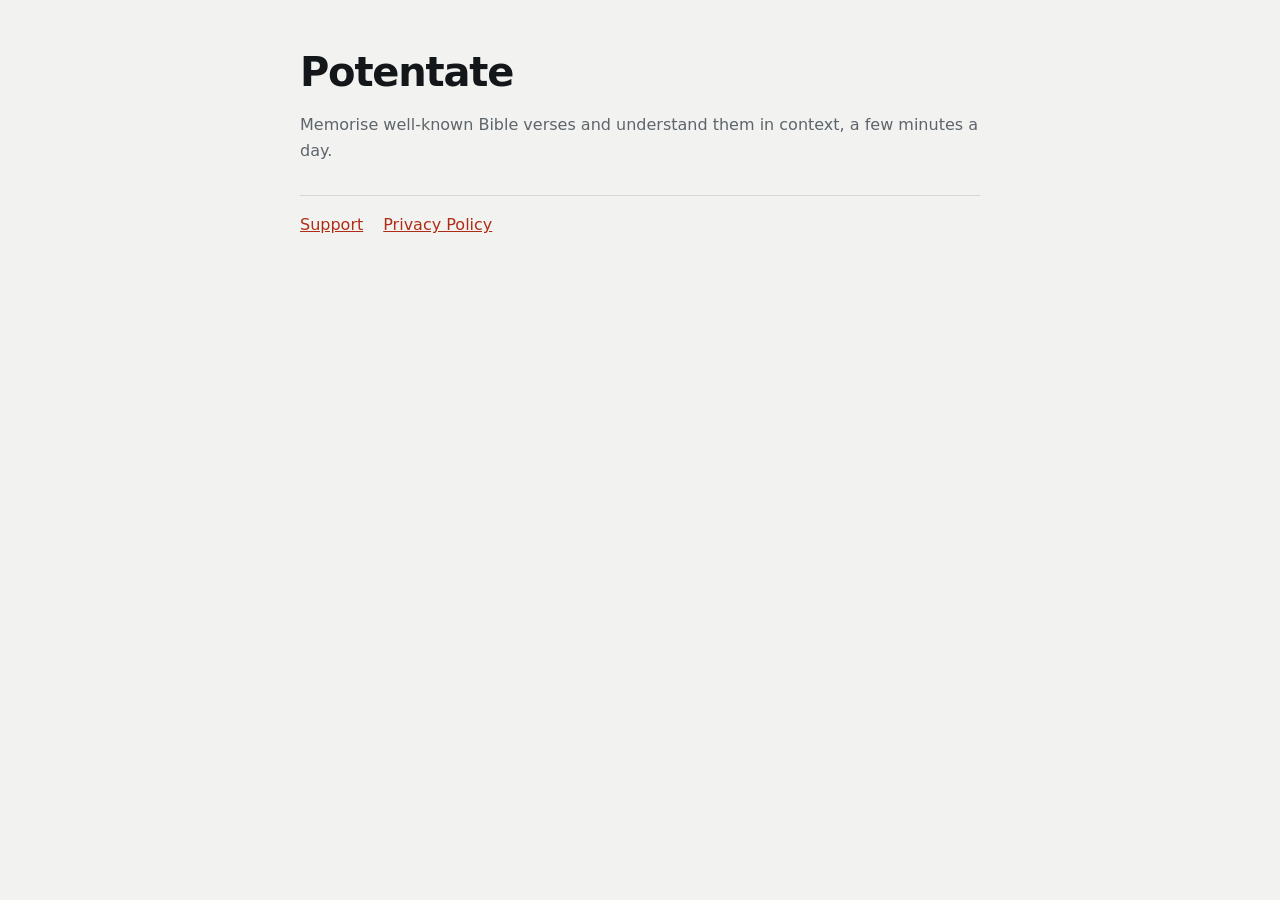
==== index.html @ 1a7489da "Potentate privacy policy and support pages" ====
<!doctype html>
<html lang="en">
<head>
<meta charset="utf-8">
<meta name="viewport" content="width=device-width, initial-scale=1">
<title>Potentate</title>
<meta name="description" content="Potentate: memorise well-known Bible verses and understand them in context.">
<style>
  :root { --bg:#f2f3f0; --ink:#14171a; --muted:#5d646b; --line:rgba(20,23,26,.12); --accent:#af2d18; }
  @media (prefers-color-scheme: dark) { :root { --bg:#0e1012; --ink:#eef0ec; --muted:#9aa1a8; --line:rgba(238,240,236,.13); --accent:#ff8b6d; } }
  body { margin:0; background:var(--bg); color:var(--ink); font:16px/1.6 -apple-system, BlinkMacSystemFont, "Segoe UI", system-ui, sans-serif; }
  main { max-width:680px; margin:0 auto; padding:48px 20px 64px; }
  h1 { font-size:40px; line-height:1.2; letter-spacing:-.03em; margin:0 0 8px; }
  p { color:var(--muted); }
  a { color:var(--accent); }
  nav { margin-top:32px; padding-top:16px; border-top:1px solid var(--line); display:flex; gap:20px; }
</style>
</head>
<body>
<main>
  <h1>Potentate</h1>
  <p>Memorise well-known Bible verses and understand them in context, a few minutes a day.</p>
  <nav><a href="support.html">Support</a><a href="privacy.html">Privacy Policy</a></nav>
</main>
</body>
</html>
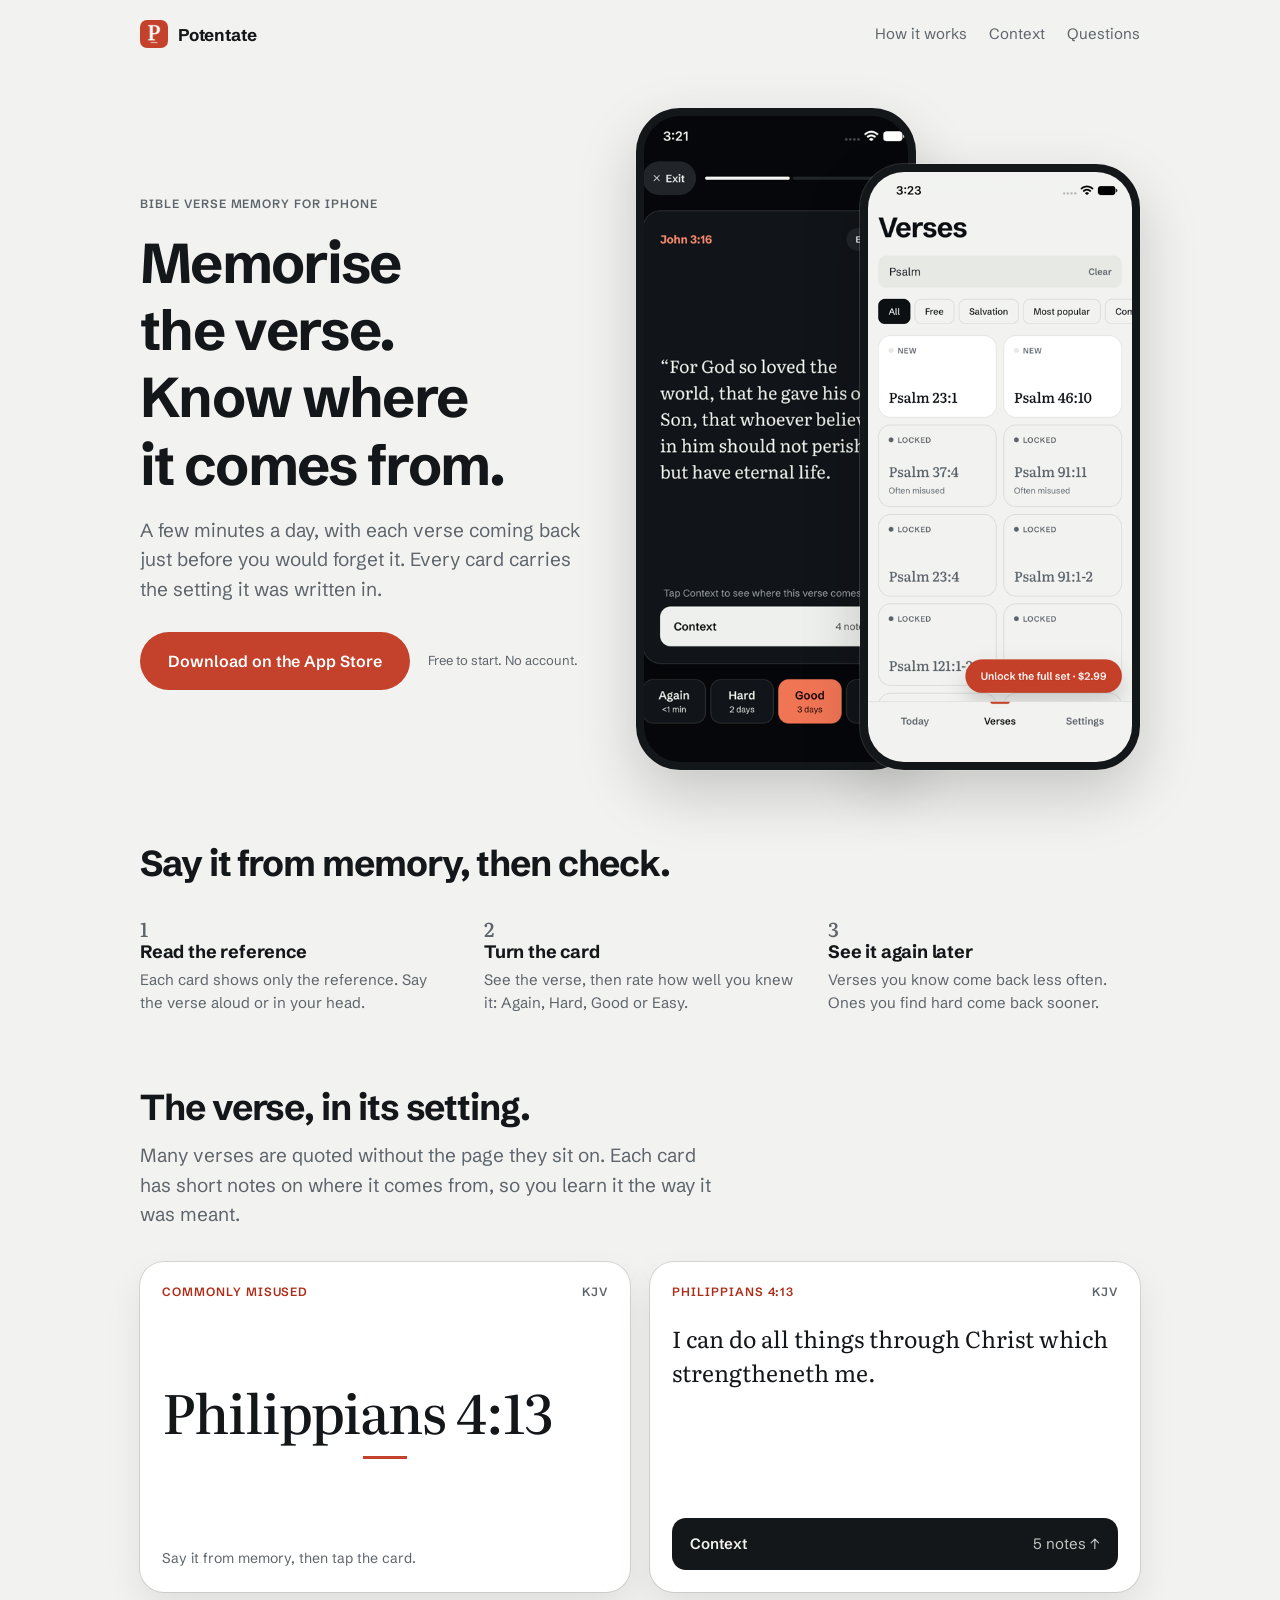
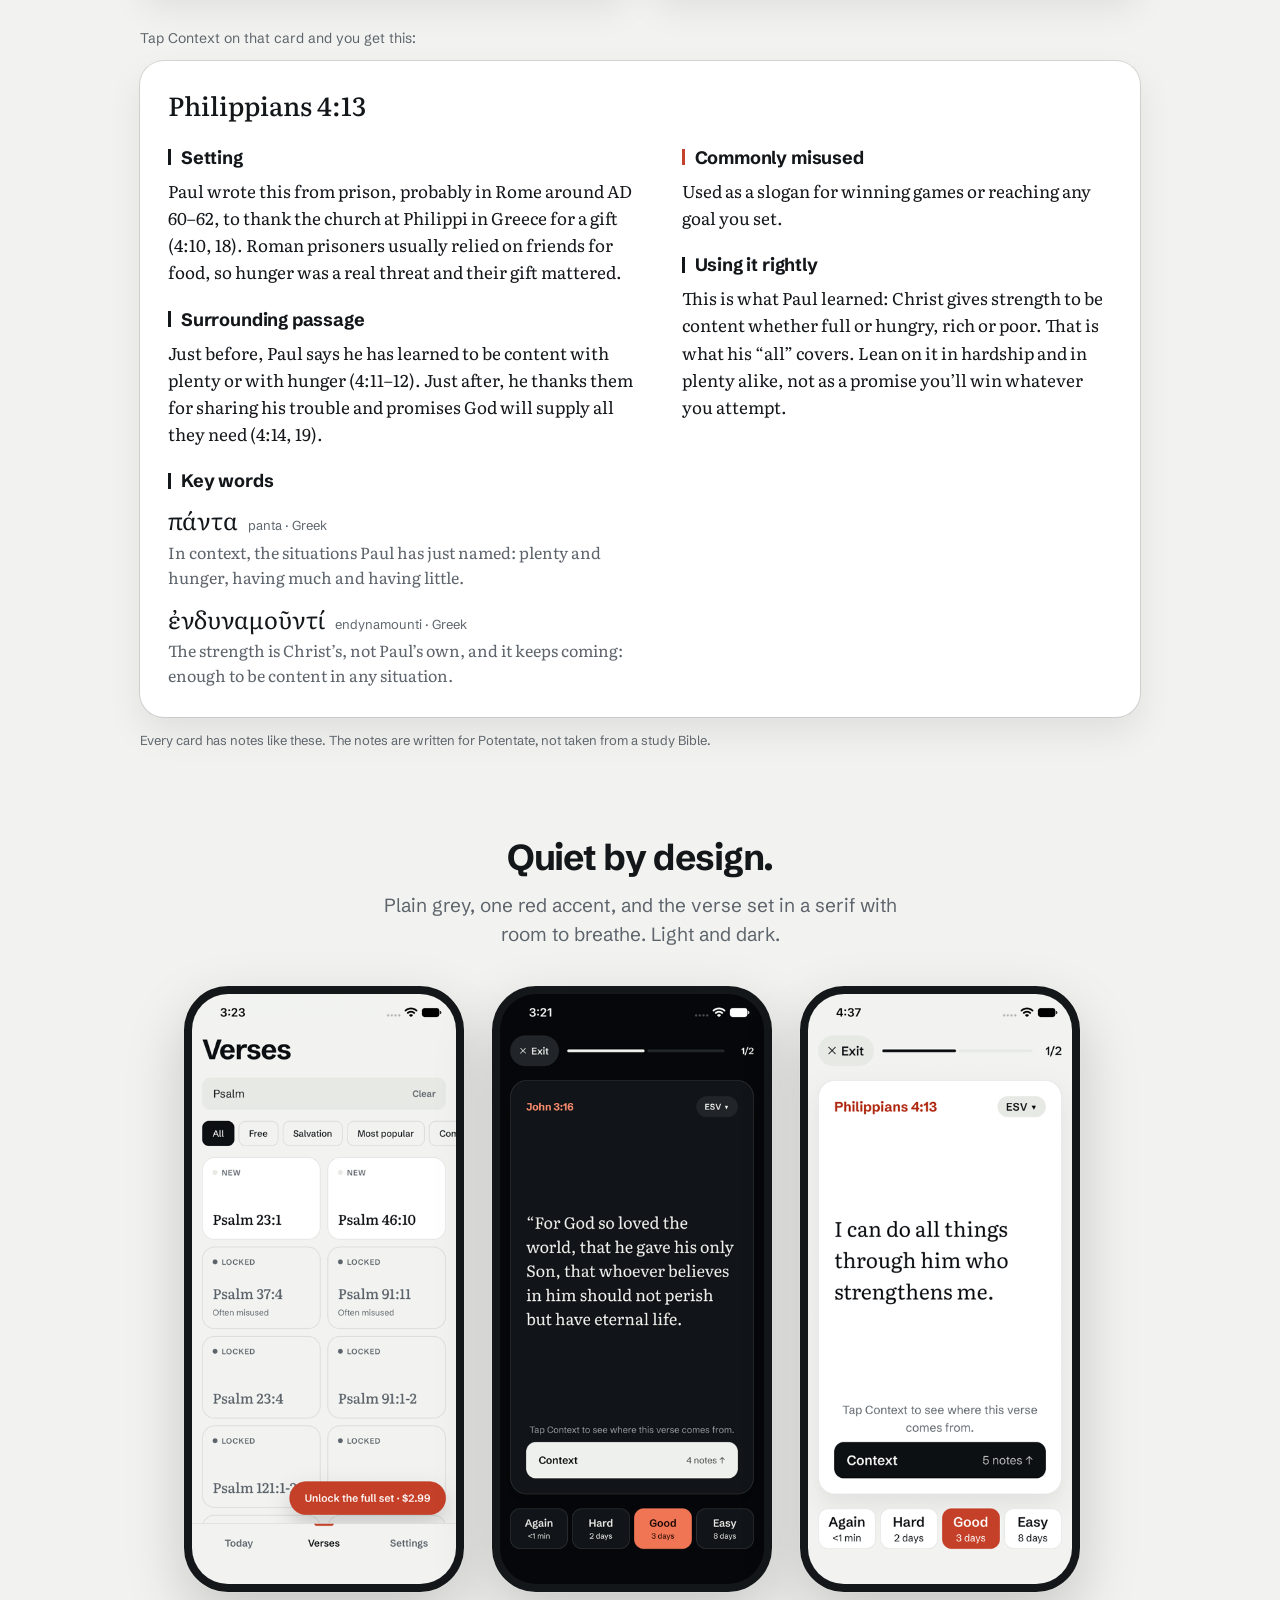
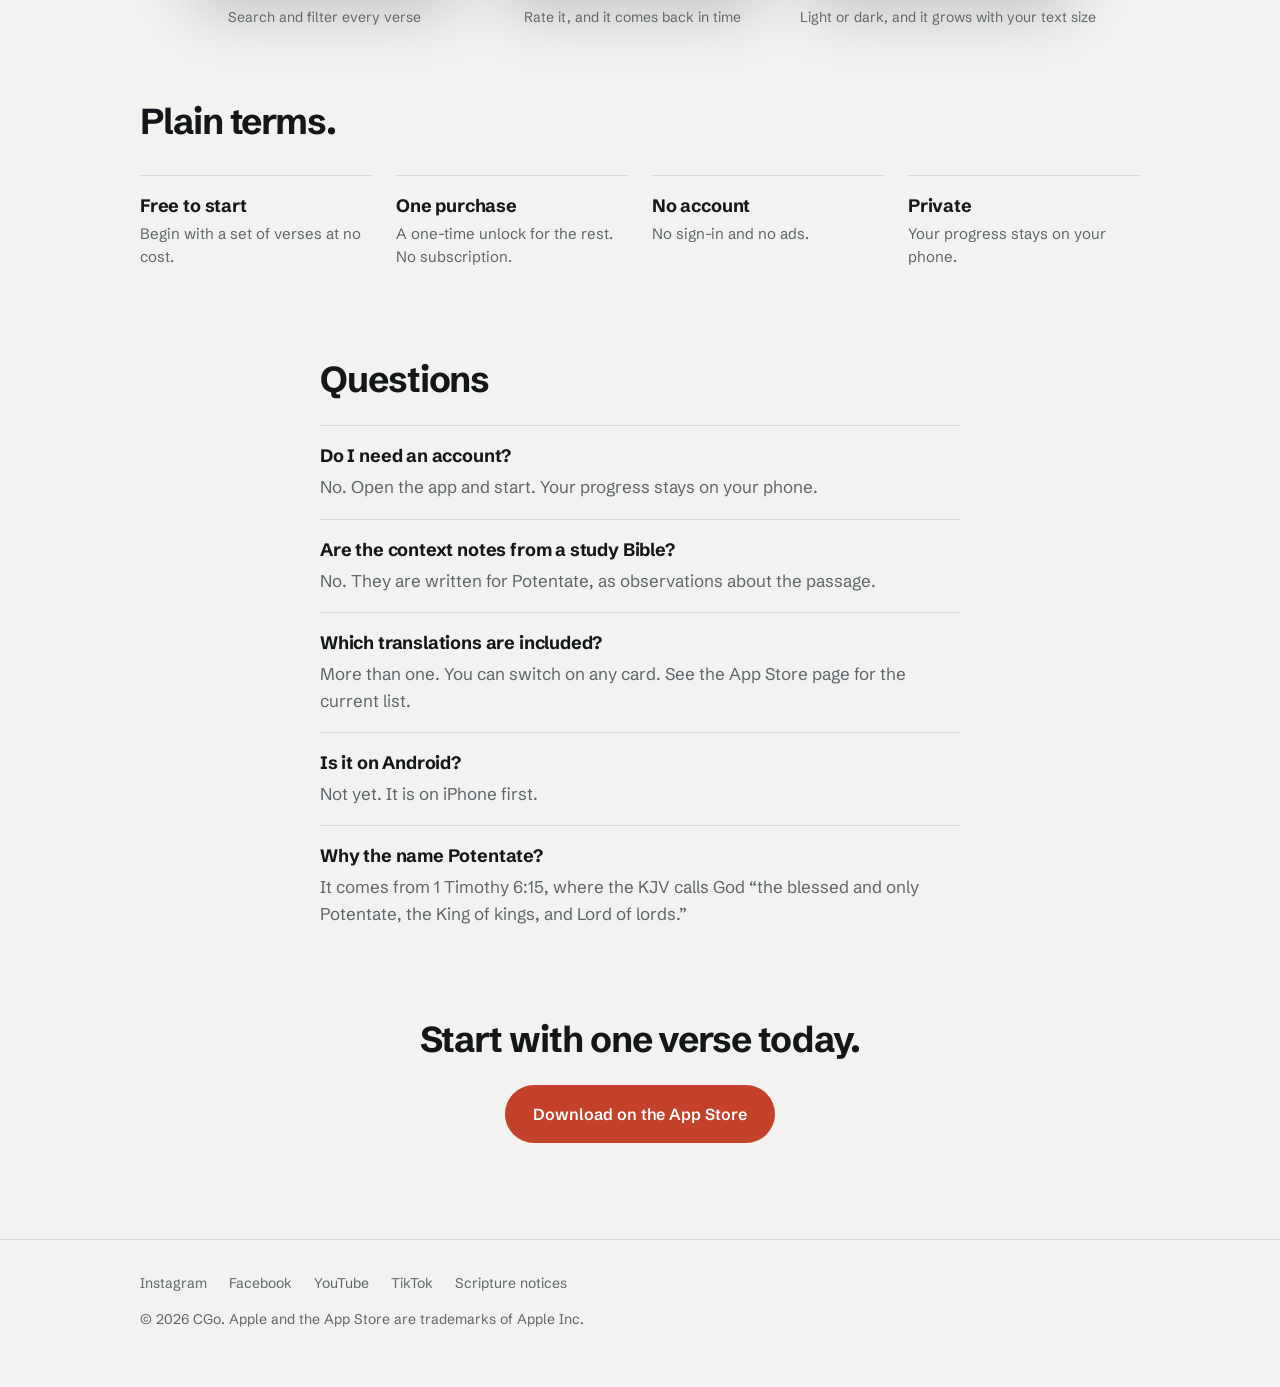
==== commit 37519fbd: "Add potentate.app home page, Scripture notices and custom domain Co-Authored-By: Claude Sonnet 5.5 <" ====
--- a/index.html
+++ b/index.html
@@ -3,24 +3,198 @@
 <head>
 <meta charset="utf-8">
 <meta name="viewport" content="width=device-width, initial-scale=1">
-<title>Potentate</title>
-<meta name="description" content="Potentate: memorise well-known Bible verses and understand them in context.">
+<title>Potentate · Memorise Bible verses, in context</title>
+<meta name="description" content="Potentate helps you memorise well-known Bible verses and understand the setting each was written in.">
+<link rel="icon" href="favicon.png">
+<link rel="canonical" href="https://potentate.app/">
+<meta property="og:title" content="Potentate · Memorise Bible verses, in context">
+<meta property="og:description" content="Memorise well-known Bible verses and understand the setting each was written in.">
+<meta property="og:image" content="https://potentate.app/img/icon.png">
+<link rel="stylesheet" href="site.css">
 <style>
-  :root { --bg:#f2f3f0; --ink:#14171a; --muted:#5d646b; --line:rgba(20,23,26,.12); --accent:#af2d18; }
-  @media (prefers-color-scheme: dark) { :root { --bg:#0e1012; --ink:#eef0ec; --muted:#9aa1a8; --line:rgba(238,240,236,.13); --accent:#ff8b6d; } }
-  body { margin:0; background:var(--bg); color:var(--ink); font:16px/1.6 -apple-system, BlinkMacSystemFont, "Segoe UI", system-ui, sans-serif; }
-  main { max-width:680px; margin:0 auto; padding:48px 20px 64px; }
-  h1 { font-size:40px; line-height:1.2; letter-spacing:-.03em; margin:0 0 8px; }
-  p { color:var(--muted); }
-  a { color:var(--accent); }
-  nav { margin-top:32px; padding-top:16px; border-top:1px solid var(--line); display:flex; gap:20px; }
+  .hero { padding-top: 40px; }
+  .hero .wrap { display: grid; grid-template-columns: 1.1fr .9fr; gap: 48px; align-items: center; }
+  .hero .title { margin: 14px 0 18px; }
+  .hero .cta { display: flex; align-items: center; gap: 18px; flex-wrap: wrap; margin-top: 28px; }
+  .hero .phones { display: flex; justify-content: center; gap: 0; position: relative; }
+  .hero .phones .phone:last-child { margin-left: -56px; margin-top: 56px; }
+  .steps { display: grid; grid-template-columns: repeat(3, 1fr); gap: 32px; margin-top: 32px; }
+  .steps .n { font: 500 20px/1.15 var(--serif); color: var(--muted); }
+  .steps p { margin: 6px 0 0; color: var(--muted); font-size: 15px; line-height: 1.5; }
+  .pair { display: grid; grid-template-columns: 1fr 1fr; gap: 20px; margin-top: 32px; }
+  .pair .card { min-height: 330px; display: flex; flex-direction: column; }
+  .pair .front { justify-content: space-between; }
+  .pair .hint { color: var(--muted); font-size: 14px; margin: 0; }
+  .pair .reveal { align-self: stretch; }
+  .ctxbar { margin-top: auto; background: var(--ink); color: var(--bg); border-radius: 14px; min-height: 52px; display: flex; align-items: center; justify-content: space-between; padding: 0 18px; font-weight: 600; font-size: 15px; }
+  .ctxbar span { font-weight: 400; opacity: .8; }
+  .sample { padding: 28px; }
+  .sample .ref-ctx { font: 500 26px/1.2 var(--serif); margin: 0 0 4px; }
+  .sample .cols { display: grid; grid-template-columns: 1.1fr 1fr; gap: 40px; }
+  .sample .sec { margin-top: 22px; }
+  .sample .sec .h3 { display: flex; align-items: center; gap: 10px; margin-bottom: 8px; }
+  .sample .sec .h3::before { content: ""; width: 3px; height: 16px; background: var(--ink); }
+  .sample .sec.misuse .h3::before { background: var(--accent); }
+  .sample p { margin: 0; font: 400 17px/1.6 var(--serif); }
+  .sample .kw { margin-top: 12px; }
+  .sample .kw .orig { font: 400 24px/1.3 var(--serif); margin-right: 10px; }
+  .sample .kw .tr { font: 400 13px/1.5 var(--sans); color: var(--muted); }
+  .sample .kw p { font-size: 16px; margin-top: 2px; color: var(--muted); }
+  .shots { display: flex; justify-content: center; gap: 28px; margin-top: 36px; flex-wrap: wrap; }
+  .shots figure { margin: 0; text-align: center; }
+  .shots figcaption { margin-top: 14px; font-size: 14px; color: var(--muted); }
+  .facts { display: grid; grid-template-columns: repeat(4, 1fr); gap: 24px; margin-top: 32px; }
+  .facts p { margin: 6px 0 0; color: var(--muted); font-size: 15px; line-height: 1.5; }
+  .closing { text-align: center; }
+  .closing .btn { margin-top: 24px; }
+  @media (max-width: 820px) {
+    .hero .wrap, .pair { grid-template-columns: 1fr; }
+    .steps, .facts { grid-template-columns: 1fr; gap: 20px; }
+    .sample .cols { grid-template-columns: 1fr; gap: 0; }
+    .phone { width: 220px; }
+    .hero .phones .phone:last-child { display: none; }
+  }
 </style>
 </head>
 <body>
+<header class="site">
+  <div class="wrap">
+    <a class="wordmark" href="#"><img src="img/icon.png" alt="">Potentate</a>
+    <nav><a href="#how">How it works</a><a href="#context">Context</a><a href="#faq">Questions</a></nav>
+  </div>
+</header>
+
 <main>
-  <h1>Potentate</h1>
-  <p>Memorise well-known Bible verses and understand them in context, a few minutes a day.</p>
-  <nav><a href="support.html">Support</a><a href="privacy.html">Privacy Policy</a></nav>
+  <!-- 1. Hero -->
+  <section class="hero">
+    <div class="wrap">
+      <div>
+        <span class="label">Bible verse memory for iPhone</span>
+        <h1 class="title">Memorise the verse. Know where it comes from.</h1>
+        <p class="lede">A few minutes a day, with each verse coming back just before you would forget it. Every card carries the setting it was written in.</p>
+        <div class="cta">
+          <a class="btn" href="https://apps.apple.com/app/id6836316322?pt=129823667&ct=website&mt=8">Download on the App Store</a>
+          <span class="small">Free to start. No account.</span>
+        </div>
+      </div>
+      <div class="phones" aria-hidden="true">
+        <div class="phone"><img src="img/dark-06-card-back-hint.png" alt=""></div>
+        <div class="phone"><img src="img/light-03-verses-often-misused.png" alt=""></div>
+      </div>
+    </div>
+  </section>
+
+  <!-- 2. How it works -->
+  <section id="how">
+    <div class="wrap">
+      <h2 class="h2">Say it from memory, then check.</h2>
+      <div class="steps">
+        <div><div class="n">1</div><h3 class="h3">Read the reference</h3><p>Each card shows only the reference. Say the verse aloud or in your head.</p></div>
+        <div><div class="n">2</div><h3 class="h3">Turn the card</h3><p>See the verse, then rate how well you knew it: Again, Hard, Good or Easy.</p></div>
+        <div><div class="n">3</div><h3 class="h3">See it again later</h3><p>Verses you know come back less often. Ones you find hard come back sooner.</p></div>
+      </div>
+    </div>
+  </section>
+
+  <!-- 3. The card + context -->
+  <section id="context">
+    <div class="wrap">
+      <h2 class="h2">The verse, in its setting.</h2>
+      <p class="lede" style="margin-top:12px;max-width:620px">Many verses are quoted without the page they sit on. Each card has short notes on where it comes from, so you learn it the way it was meant.</p>
+      <div class="pair">
+        <div class="card front">
+          <div style="display:flex;justify-content:space-between"><span class="label red">Commonly misused</span><span class="label">KJV</span></div>
+          <div><h3 class="ref-hero">Philippians 4:13</h3><hr class="rule"></div>
+          <p class="hint">Say it from memory, then tap the card.</p>
+        </div>
+        <div class="card">
+          <div style="display:flex;justify-content:space-between;align-items:center"><span class="label red" style="color:var(--accent-text)">Philippians 4:13</span><span class="label">KJV</span></div>
+          <p class="verse" style="margin:22px 0">I can do all things through Christ which strengtheneth me.</p>
+          <div class="ctxbar">Context <span>5 notes ↑</span></div>
+        </div>
+      </div>
+      <p class="small" style="margin:36px 0 12px;font-size:14px">Tap Context on that card and you get this:</p>
+      <div class="card sample">
+        <h3 class="ref-ctx">Philippians 4:13</h3>
+        <div class="cols">
+          <div>
+            <div class="sec"><h4 class="h3">Setting</h4><p>Paul wrote this from prison, probably in Rome around AD 60–62, to thank the church at Philippi in Greece for a gift (4:10, 18). Roman prisoners usually relied on friends for food, so hunger was a real threat and their gift mattered.</p></div>
+            <div class="sec"><h4 class="h3">Surrounding passage</h4><p>Just before, Paul says he has learned to be content with plenty or with hunger (4:11–12). Just after, he thanks them for sharing his trouble and promises God will supply all they need (4:14, 19).</p></div>
+            <div class="sec"><h4 class="h3">Key words</h4>
+              <div class="kw"><span class="orig">πάντα</span><span class="tr">panta · Greek</span><p>In context, the situations Paul has just named: plenty and hunger, having much and having little.</p></div>
+              <div class="kw"><span class="orig">ἐνδυναμοῦντί</span><span class="tr">endynamounti · Greek</span><p>The strength is Christ’s, not Paul’s own, and it keeps coming: enough to be content in any situation.</p></div>
+            </div>
+          </div>
+          <div>
+            <div class="sec misuse"><h4 class="h3">Commonly misused</h4><p>Used as a slogan for winning games or reaching any goal you set.</p></div>
+            <div class="sec"><h4 class="h3">Using it rightly</h4><p>This is what Paul learned: Christ gives strength to be content whether full or hungry, rich or poor. That is what his “all” covers. Lean on it in hardship and in plenty alike, not as a promise you’ll win whatever you attempt.</p></div>
+          </div>
+        </div>
+      </div>
+      <p class="small" style="margin-top:14px">Every card has notes like these. The notes are written for Potentate, not taken from a study Bible.</p>
+    </div>
+  </section>
+
+  <!-- 4. Screens -->
+  <section>
+    <div class="wrap">
+      <h2 class="h2" style="text-align:center">Quiet by design.</h2>
+      <p class="lede" style="text-align:center;margin:12px auto 0;max-width:560px">Plain grey, one red accent, and the verse set in a serif with room to breathe. Light and dark.</p>
+      <div class="shots">
+        <figure><div class="phone"><img src="img/light-03-verses-often-misused.png" alt="The Verses screen, filtered to Psalms"></div><figcaption>Search and filter every verse</figcaption></figure>
+        <figure><div class="phone"><img src="img/dark-06-card-back-hint.png" alt="A card turned over, showing the verse and rating buttons"></div><figcaption>Rate it, and it comes back in time</figcaption></figure>
+        <figure><div class="phone"><img src="img/light-05-card-back-largest-text.png" alt="A card turned over in light mode, at the largest text size"></div><figcaption>Light or dark, and it grows with your text size</figcaption></figure>
+      </div>
+    </div>
+  </section>
+
+  <!-- 5. Plain facts -->
+  <section>
+    <div class="wrap">
+      <h2 class="h2">Plain terms.</h2>
+      <div class="facts">
+        <div class="row"><h3 class="h3">Free to start</h3><p>Begin with a set of verses at no cost.</p></div>
+        <div class="row"><h3 class="h3">One purchase</h3><p>A one-time unlock for the rest. No subscription.</p></div>
+        <div class="row"><h3 class="h3">No account</h3><p>No sign-in and no ads.</p></div>
+        <div class="row"><h3 class="h3">Private</h3><p>Your progress stays on your phone.</p></div>
+      </div>
+    </div>
+  </section>
+
+  <!-- 6. FAQ -->
+  <section id="faq">
+    <div class="narrow">
+      <h2 class="h2">Questions</h2>
+      <div style="margin-top:24px">
+        <div class="row"><h3 class="h3">Do I need an account?</h3><p style="margin:6px 0 0;color:var(--muted)">No. Open the app and start. Your progress stays on your phone.</p></div>
+        <div class="row"><h3 class="h3">Are the context notes from a study Bible?</h3><p style="margin:6px 0 0;color:var(--muted)">No. They are written for Potentate, as observations about the passage.</p></div>
+        <div class="row"><h3 class="h3">Which translations are included?</h3><p style="margin:6px 0 0;color:var(--muted)">More than one. You can switch on any card. See the App Store page for the current list.</p></div>
+        <div class="row"><h3 class="h3">Is it on Android?</h3><p style="margin:6px 0 0;color:var(--muted)">Not yet. It is on iPhone first.</p></div>
+        <div class="row"><h3 class="h3">Why the name Potentate?</h3><p style="margin:6px 0 0;color:var(--muted)">It comes from 1 Timothy 6:15, where the KJV calls God “the blessed and only Potentate, the King of kings, and Lord of lords.”</p></div>
+      </div>
+    </div>
+  </section>
+
+  <!-- 7. Close -->
+  <section class="closing">
+    <div class="narrow">
+      <h2 class="h2">Start with one verse today.</h2>
+      <a class="btn" href="https://apps.apple.com/app/id6836316322?pt=129823667&ct=website&mt=8">Download on the App Store</a>
+    </div>
+  </section>
 </main>
+
+<footer class="site">
+  <div class="wrap">
+    <div class="links">
+      <a href="https://www.instagram.com/potentate.app" rel="noopener">Instagram</a>
+      <a href="https://www.facebook.com/potentateapp" rel="noopener">Facebook</a>
+      <a href="https://www.youtube.com/@potentateapp" rel="noopener">YouTube</a>
+      <a href="https://www.tiktok.com/@potentateapp" rel="noopener">TikTok</a>
+      <a href="notices.html">Scripture notices</a>
+    </div>
+    <div>© 2026 CGo. Apple and the App Store are trademarks of Apple Inc.</div>
+  </div>
+</footer>
 </body>
 </html>
--- a/site.css
+++ b/site.css
@@ -0,0 +1,79 @@
+/* Potentate website: shared brand tokens and base styles.
+   Values from docs/brand/tokens.json. Light by default, dark follows the visitor's system. */
+@import url("https://fonts.googleapis.com/css2?family=Literata:ital,opsz,wght@0,7..72,400;0,7..72,500;1,7..72,400&family=Schibsted+Grotesk:wght@400..700&display=swap");
+
+:root {
+  --bg: #f2f3f0; --surface: #ffffff; --surface-2: #e6e8e3;
+  --ink: #14171a; --muted: #5d646b; --line: rgba(20,23,26,.12);
+  --accent: oklch(0.56 0.17 32); --on-accent: #ffffff;
+  --accent-text: oklch(0.5 0.17 32); --accent-soft: #c4422c1a;
+  --shadow-card: 0 0 0 1px rgba(20,23,26,.12), 0 16px 36px rgba(0,0,0,.08);
+  --serif: Literata, Georgia, "Times New Roman", serif;
+  --sans: "Schibsted Grotesk", system-ui, -apple-system, sans-serif;
+}
+@media (prefers-color-scheme: dark) {
+  :root {
+    --bg: #0e1012; --surface: #181b1e; --surface-2: #262a2e;
+    --ink: #eef0ec; --muted: #9aa1a8; --line: rgba(238,240,236,.13);
+    --accent: oklch(0.7 0.16 35); --on-accent: #170a05;
+    --accent-text: oklch(0.76 0.15 35); --accent-soft: #f0745624;
+    --shadow-card: 0 0 0 1px rgba(238,240,236,.13), 0 16px 36px rgba(0,0,0,.08);
+  }
+}
+
+* { box-sizing: border-box; }
+html { scroll-behavior: smooth; }
+body { margin: 0; background: var(--bg); color: var(--ink); font: 400 17px/1.6 var(--sans); -webkit-font-smoothing: antialiased; }
+a { color: inherit; }
+img { max-width: 100%; display: block; }
+:focus-visible { outline: 2px solid var(--accent); outline-offset: 3px; }
+
+.wrap { max-width: 1040px; margin: 0 auto; padding: 0 20px; }
+.narrow { max-width: 680px; margin: 0 auto; padding: 0 20px; }
+
+/* Type */
+.wordmark { font: 700 17px/normal var(--sans); letter-spacing: -.01em; text-decoration: none; display: inline-flex; align-items: center; gap: 10px; }
+.wordmark img { width: 28px; height: 28px; border-radius: 7px; }
+.label { font: 600 12px/normal var(--sans); letter-spacing: .08em; text-transform: uppercase; color: var(--muted); }
+.label.red { color: var(--accent-text); }
+.title { font: 700 clamp(34px, 5.4vw, 56px)/1.2 var(--sans); letter-spacing: -.03em; margin: 0; text-wrap: balance; }
+.h2 { font: 700 clamp(28px, 3.6vw, 36px)/1.2 var(--sans); letter-spacing: -.03em; margin: 0; text-wrap: balance; }
+.h3 { font: 700 18px/normal var(--sans); letter-spacing: -.01em; margin: 0; }
+.lede { font-size: 19px; line-height: 1.55; color: var(--muted); margin: 0; text-wrap: pretty; }
+.small { font-size: 13px; line-height: 1.5; color: var(--muted); }
+.ref-hero { font: 500 clamp(40px, 6vw, 54px)/1.2 var(--serif); letter-spacing: -.02em; margin: 0; text-wrap: balance; }
+.ref-deck { font: 500 38px/1.2 var(--serif); letter-spacing: -.01em; margin: 0; }
+.verse { font: 400 23px/1.5 var(--serif); text-wrap: pretty; margin: 0; }
+.context-body { font: 400 17px/1.6 var(--serif); margin: 0; }
+.rule { width: 44px; height: 3px; background: var(--accent); margin-top: 12px; border: 0; }
+
+/* Buttons: every button is a pill, 44px minimum */
+.btn { display: inline-flex; align-items: center; justify-content: center; min-height: 58px; padding: 0 28px; border-radius: 999px; background: var(--accent); color: var(--on-accent); font: 600 16px/normal var(--sans); text-decoration: none; border: 0; cursor: pointer; }
+.btn.ink { background: var(--ink); color: var(--bg); }
+.btn.quiet { background: var(--surface-2); color: var(--ink); min-height: 44px; padding: 0 20px; font-size: 14px; }
+.textlink { color: var(--accent-text); font-weight: 600; text-decoration: none; }
+.textlink:hover { text-decoration: underline; }
+
+/* Header and footer */
+header.site { padding: 20px 0; }
+header.site .wrap { display: flex; align-items: center; justify-content: space-between; }
+header.site nav { display: flex; gap: 22px; align-items: center; font-size: 15px; }
+header.site nav a:not(.btn) { text-decoration: none; color: var(--muted); }
+header.site nav a:not(.btn):hover { color: var(--ink); }
+footer.site { border-top: 1px solid var(--line); margin-top: 96px; padding: 32px 0 56px; font-size: 14px; color: var(--muted); }
+footer.site .wrap { display: grid; gap: 14px; }
+footer.site .links { display: flex; gap: 22px; flex-wrap: wrap; }
+footer.site a { text-decoration: none; }
+footer.site a:hover { color: var(--ink); text-decoration: underline; }
+
+/* Phone frame around a screenshot */
+.phone { width: 280px; aspect-ratio: 1170 / 2532; border-radius: 44px; background: #14171a; padding: 8px; box-shadow: 0 0 0 1px rgba(238,240,236,.16), 0 24px 60px rgba(0,0,0,.18); flex: none; }
+.phone img { width: 100%; height: 100%; border-radius: 36px; object-fit: cover; }
+
+/* Cards */
+.card { background: var(--surface); border-radius: 24px; box-shadow: var(--shadow-card); padding: 22px; }
+.row { border-top: 1px solid var(--line); padding: 18px 0; }
+
+section { padding: 72px 0 0; }
+
+@media (prefers-reduced-motion: reduce) { * { transition: none !important; animation: none !important; scroll-behavior: auto !important; } }
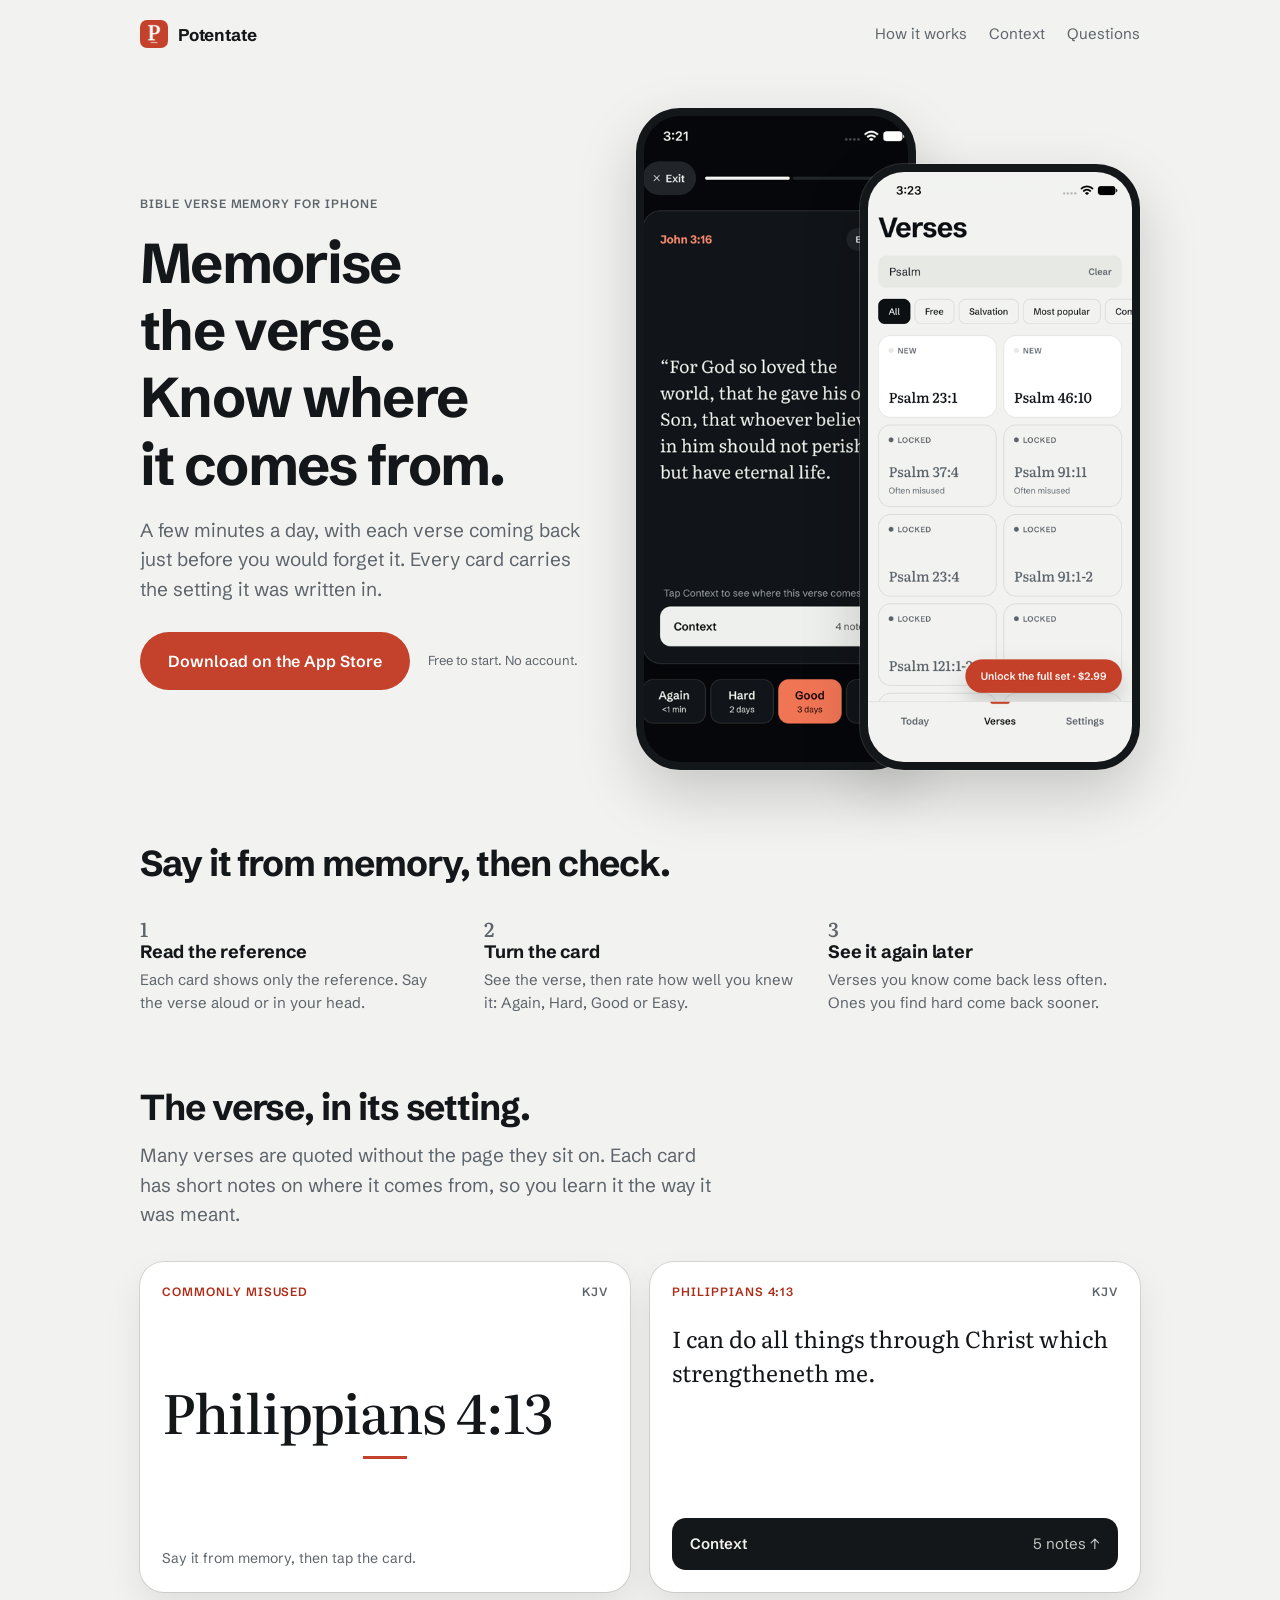
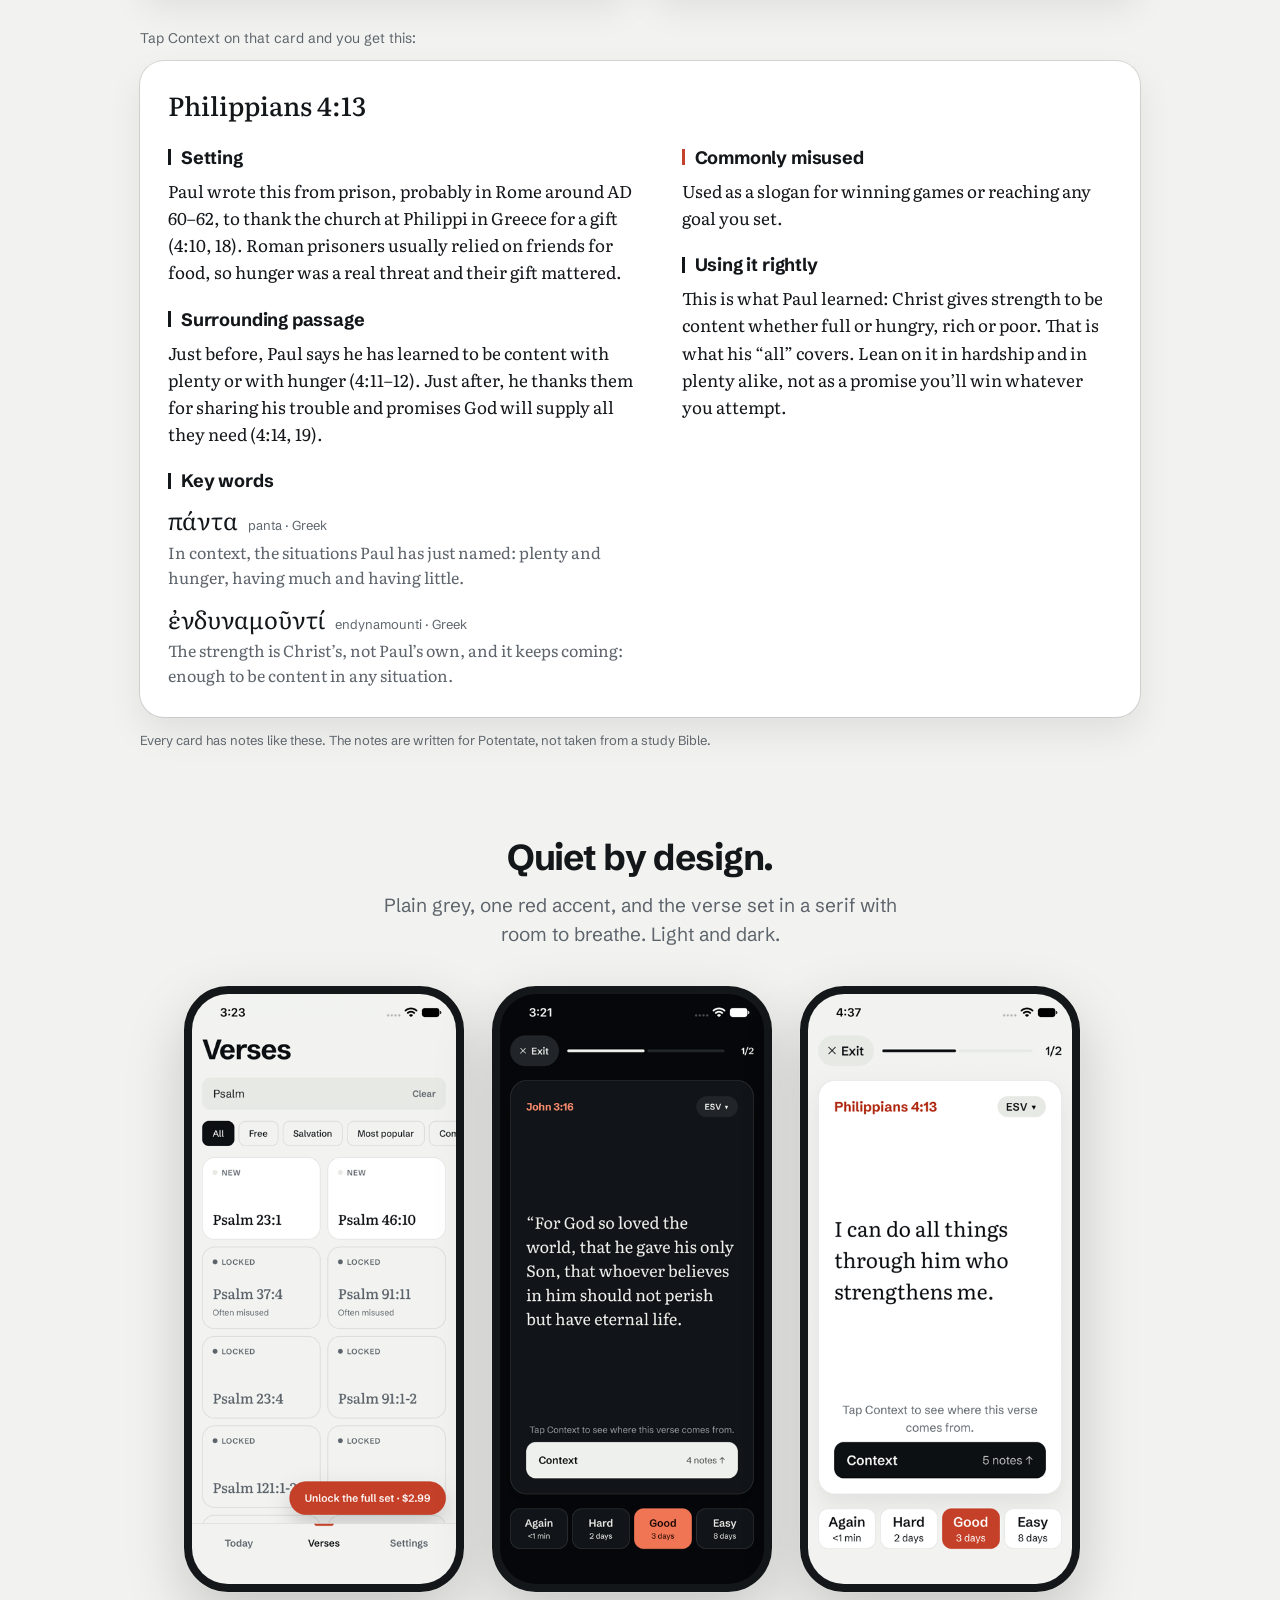
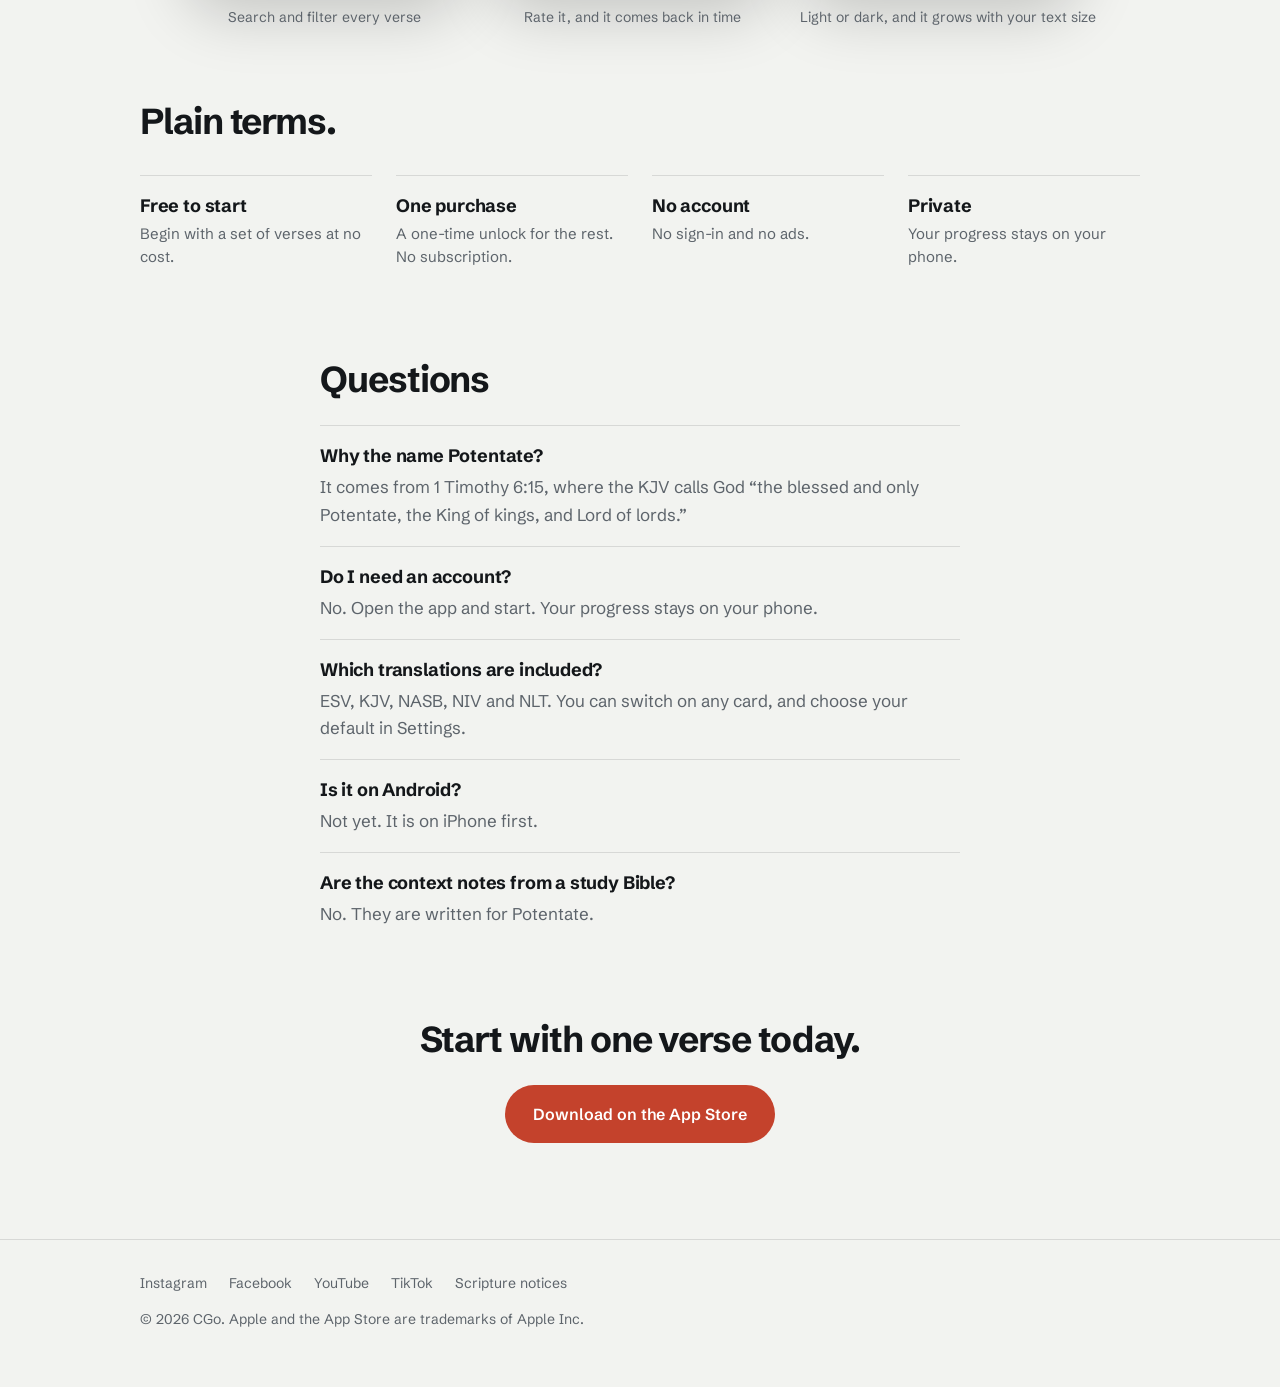
==== commit 8c8f811e: "Reorder FAQ, name the translations, trim study Bible answer Co-Authored-By: Claude Sonnet 5.5 <norep" ====
--- a/index.html
+++ b/index.html
@@ -166,11 +166,11 @@
     <div class="narrow">
       <h2 class="h2">Questions</h2>
       <div style="margin-top:24px">
+        <div class="row"><h3 class="h3">Why the name Potentate?</h3><p style="margin:6px 0 0;color:var(--muted)">It comes from 1 Timothy 6:15, where the KJV calls God “the blessed and only Potentate, the King of kings, and Lord of lords.”</p></div>
         <div class="row"><h3 class="h3">Do I need an account?</h3><p style="margin:6px 0 0;color:var(--muted)">No. Open the app and start. Your progress stays on your phone.</p></div>
-        <div class="row"><h3 class="h3">Are the context notes from a study Bible?</h3><p style="margin:6px 0 0;color:var(--muted)">No. They are written for Potentate, as observations about the passage.</p></div>
-        <div class="row"><h3 class="h3">Which translations are included?</h3><p style="margin:6px 0 0;color:var(--muted)">More than one. You can switch on any card. See the App Store page for the current list.</p></div>
+        <div class="row"><h3 class="h3">Which translations are included?</h3><p style="margin:6px 0 0;color:var(--muted)">ESV, KJV, NASB, NIV and NLT. You can switch on any card, and choose your default in Settings.</p></div>
         <div class="row"><h3 class="h3">Is it on Android?</h3><p style="margin:6px 0 0;color:var(--muted)">Not yet. It is on iPhone first.</p></div>
-        <div class="row"><h3 class="h3">Why the name Potentate?</h3><p style="margin:6px 0 0;color:var(--muted)">It comes from 1 Timothy 6:15, where the KJV calls God “the blessed and only Potentate, the King of kings, and Lord of lords.”</p></div>
+        <div class="row"><h3 class="h3">Are the context notes from a study Bible?</h3><p style="margin:6px 0 0;color:var(--muted)">No. They are written for Potentate.</p></div>
       </div>
     </div>
   </section>
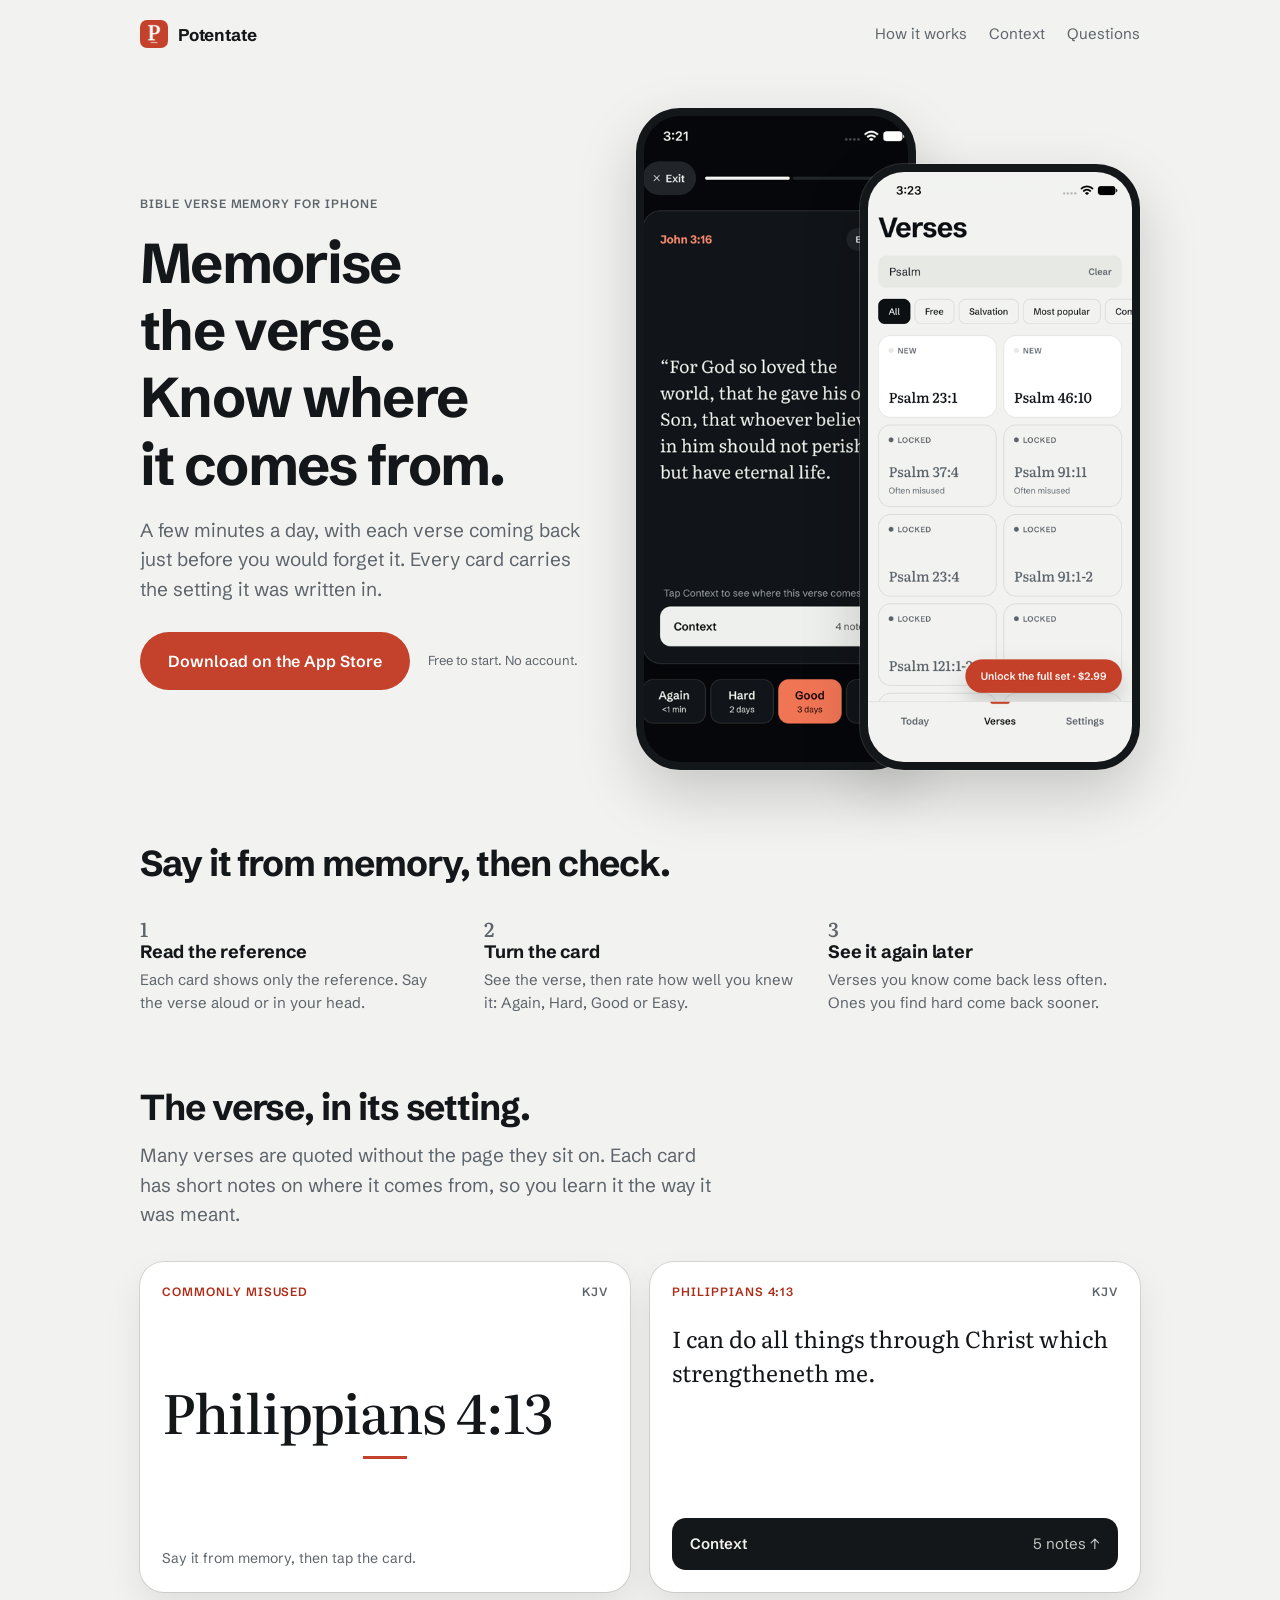
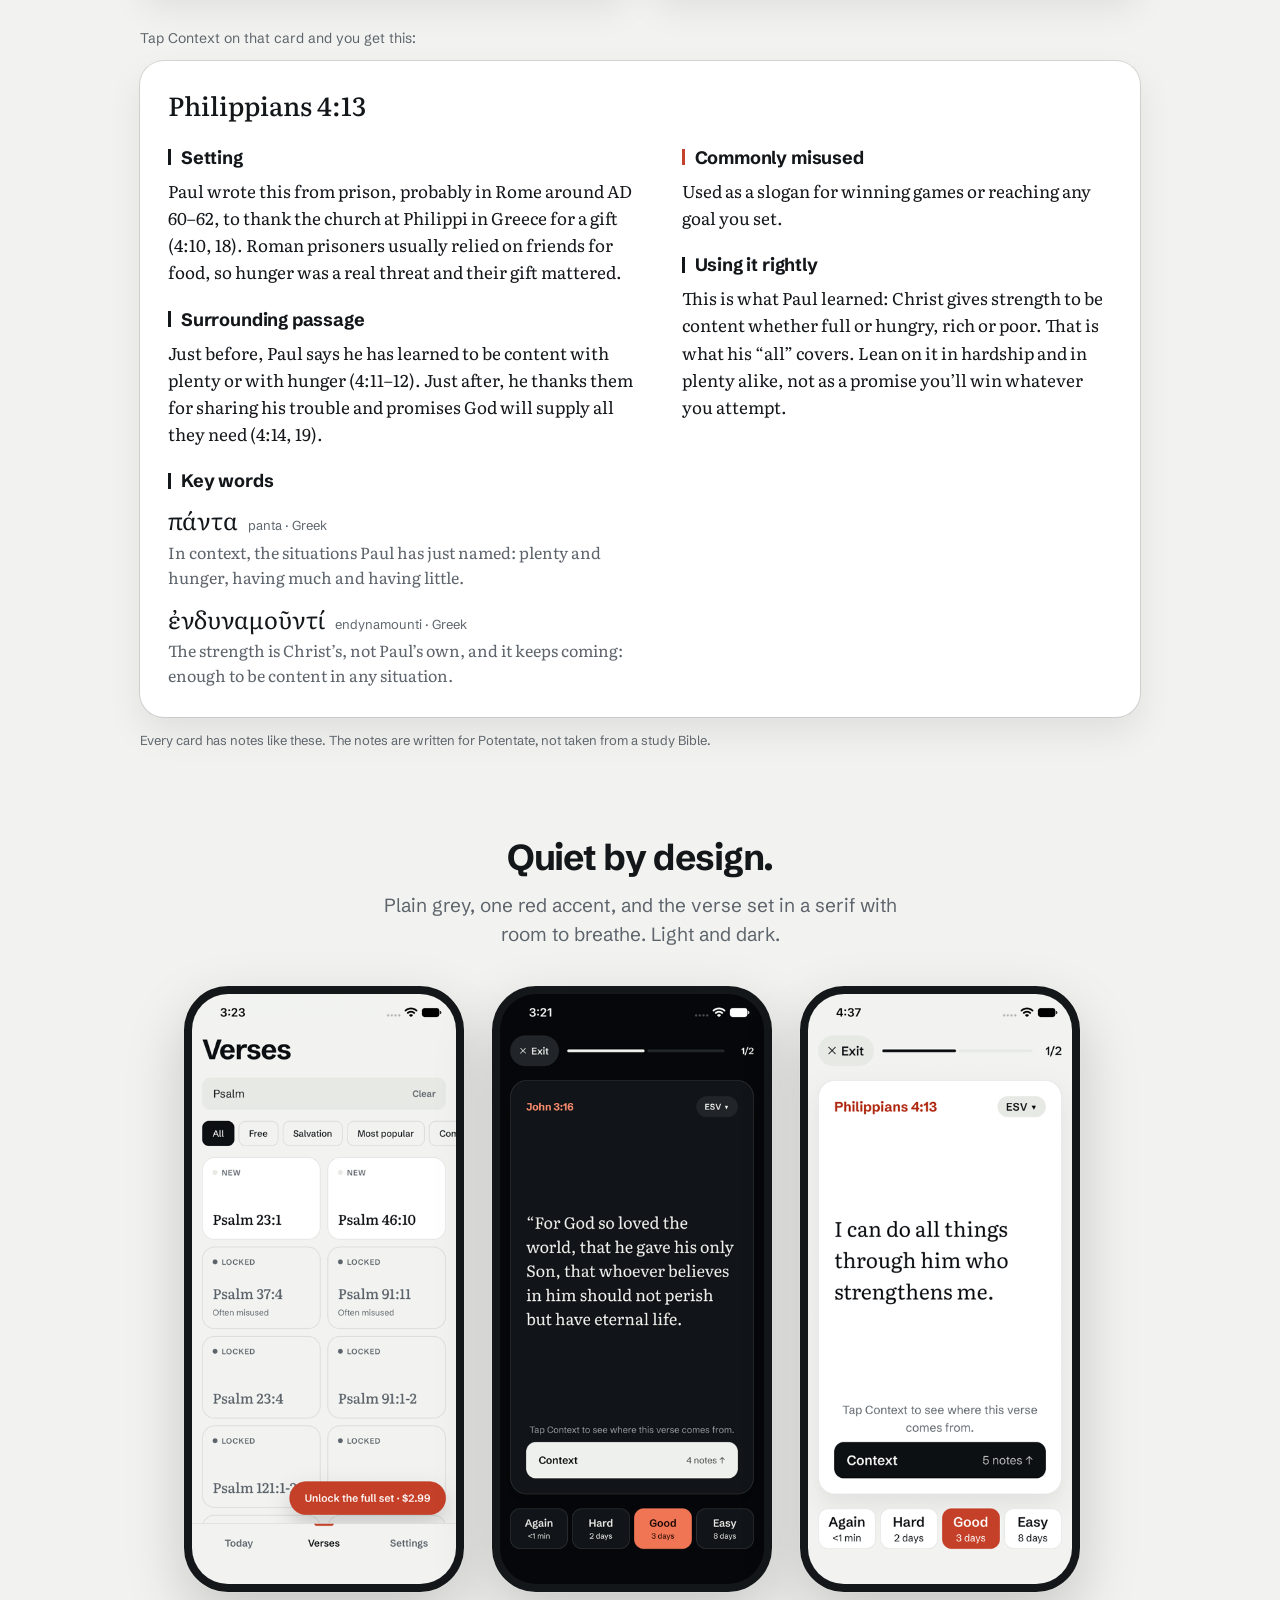
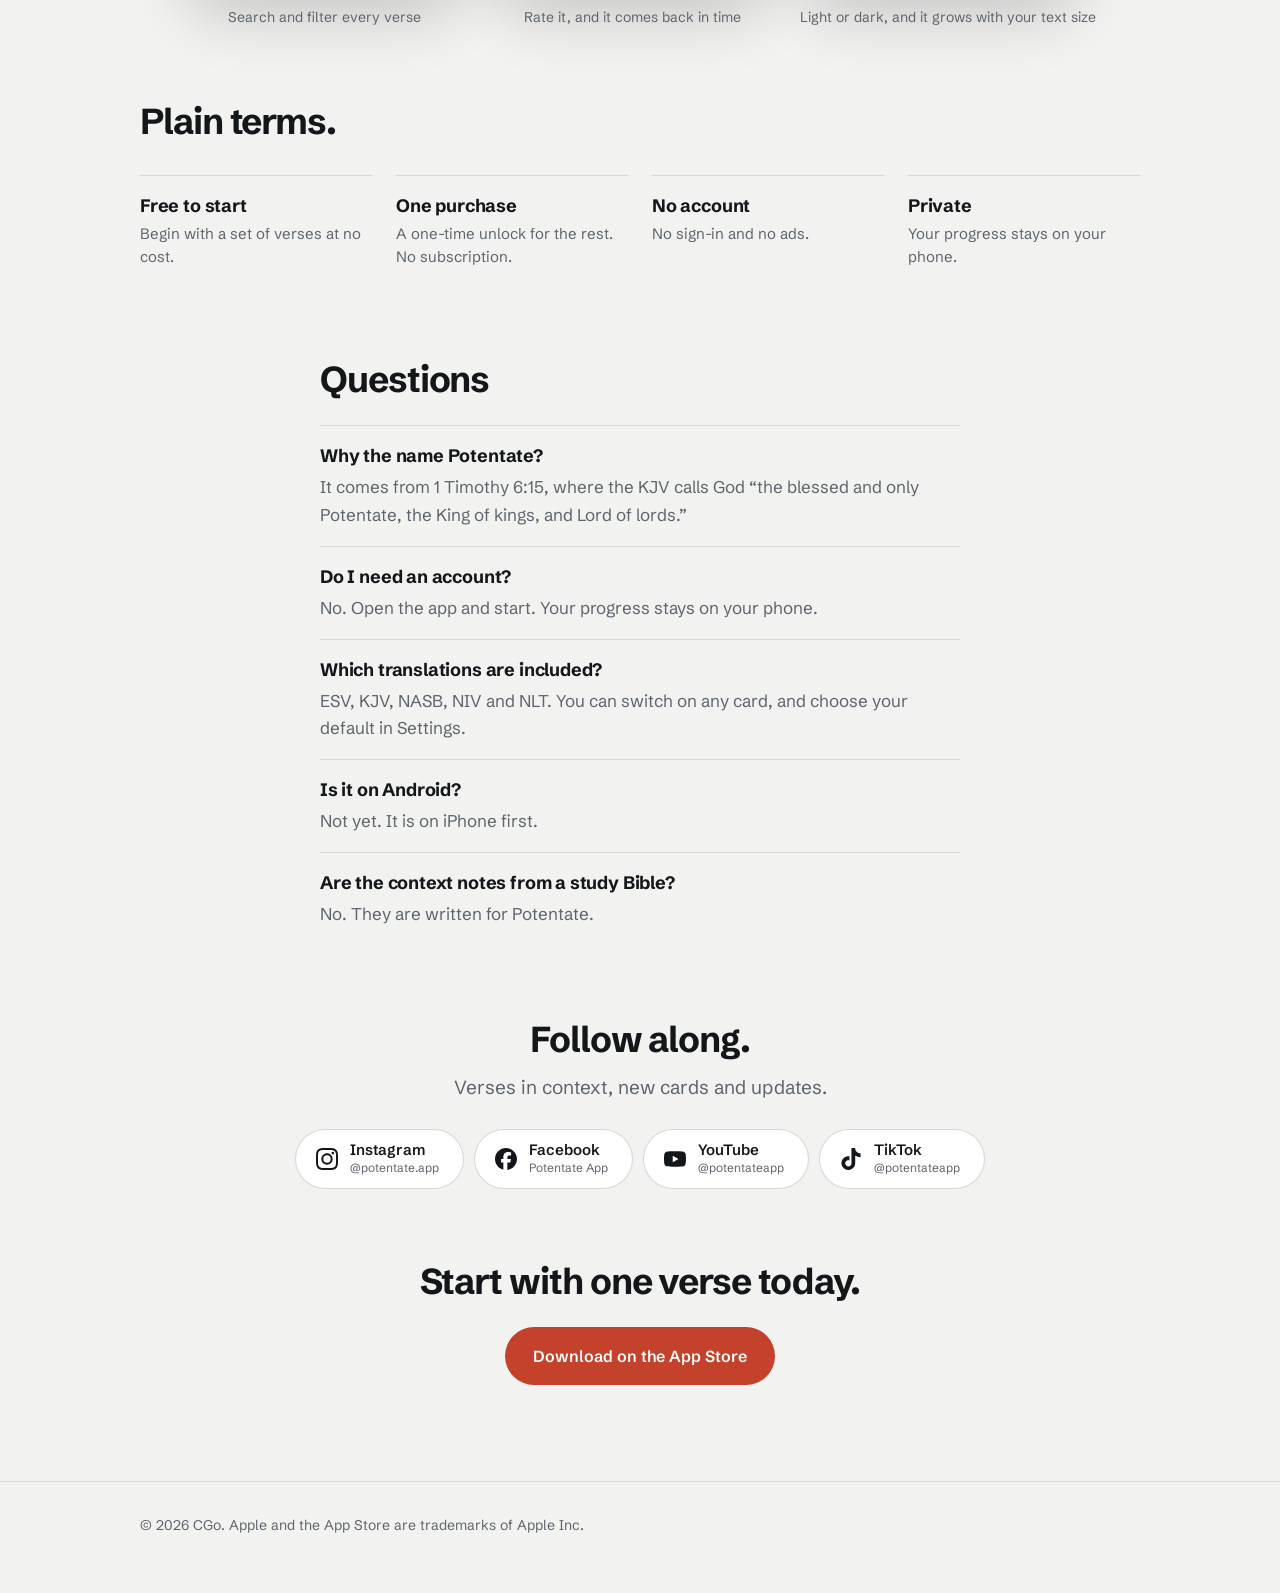
==== commit 06e5a400: "Add social links with brand icons, drop Scripture notices link Co-Authored-By: Claude Sonnet 5.5 <no" ====
--- a/index.html
+++ b/index.html
@@ -45,6 +45,13 @@
   .shots figcaption { margin-top: 14px; font-size: 14px; color: var(--muted); }
   .facts { display: grid; grid-template-columns: repeat(4, 1fr); gap: 24px; margin-top: 32px; }
   .facts p { margin: 6px 0 0; color: var(--muted); font-size: 15px; line-height: 1.5; }
+  .socials { display: flex; justify-content: center; gap: 12px; flex-wrap: wrap; margin-top: 28px; }
+  .soc { display: inline-flex; align-items: center; gap: 12px; min-height: 58px; padding: 0 24px 0 20px; border-radius: 999px; background: var(--surface); box-shadow: 0 0 0 1px var(--line); color: var(--ink); text-decoration: none; text-align: left; }
+  .soc:hover { background: var(--surface-2); }
+  .soc span { display: flex; flex-direction: column; line-height: 1.25; }
+  .soc strong { font: 600 15px/1.25 var(--sans); }
+  .soc small { font: 400 12px/1.4 var(--sans); color: var(--muted); }
+  @media (max-width: 520px) { .soc { width: 100%; } }
   .closing { text-align: center; }
   .closing .btn { margin-top: 24px; }
   @media (max-width: 820px) {
@@ -175,6 +182,20 @@
     </div>
   </section>
 
+  <!-- Social -->
+  <section id="follow">
+    <div class="wrap" style="text-align:center">
+      <h2 class="h2">Follow along.</h2>
+      <p class="lede" style="margin:12px auto 0;max-width:520px">Verses in context, new cards and updates.</p>
+      <div class="socials">
+        <a class="soc" href="https://www.instagram.com/potentate.app" rel="noopener"><svg viewBox="0 0 24 24" width="22" height="22" aria-hidden="true" fill="currentColor"><path d="M7.0301.084c-1.2768.0602-2.1487.264-2.911.5634-.7888.3075-1.4575.72-2.1228 1.3877-.6652.6677-1.075 1.3368-1.3802 2.127-.2954.7638-.4956 1.6365-.552 2.914-.0564 1.2775-.0689 1.6882-.0626 4.947.0062 3.2586.0206 3.6671.0825 4.9473.061 1.2765.264 2.1482.5635 2.9107.308.7889.72 1.4573 1.388 2.1228.6679.6655 1.3365 1.0743 2.1285 1.38.7632.295 1.6361.4961 2.9134.552 1.2773.056 1.6884.069 4.9462.0627 3.2578-.0062 3.668-.0207 4.9478-.0814 1.28-.0607 2.147-.2652 2.9098-.5633.7889-.3086 1.4578-.72 2.1228-1.3881.665-.6682 1.0745-1.3378 1.3795-2.1284.2957-.7632.4966-1.636.552-2.9124.056-1.2809.0692-1.6898.063-4.948-.0063-3.2583-.021-3.6668-.0817-4.9465-.0607-1.2797-.264-2.1487-.5633-2.9117-.3084-.7889-.72-1.4568-1.3876-2.1228C21.2982 1.33 20.628.9208 19.8378.6165 19.074.321 18.2017.1197 16.9244.0645 15.6471.0093 15.236-.005 11.977.0014 8.718.0076 8.31.0215 7.0301.0839m.1402 21.6932c-1.17-.0509-1.8053-.2453-2.2287-.408-.5606-.216-.96-.4771-1.3819-.895-.422-.4178-.6811-.8186-.9-1.378-.1644-.4234-.3624-1.058-.4171-2.228-.0595-1.2645-.072-1.6442-.079-4.848-.007-3.2037.0053-3.583.0607-4.848.05-1.169.2456-1.805.408-2.2282.216-.5613.4762-.96.895-1.3816.4188-.4217.8184-.6814 1.3783-.9003.423-.1651 1.0575-.3614 2.227-.4171 1.2655-.06 1.6447-.072 4.848-.079 3.2033-.007 3.5835.005 4.8495.0608 1.169.0508 1.8053.2445 2.228.408.5608.216.96.4754 1.3816.895.4217.4194.6816.8176.9005 1.3787.1653.4217.3617 1.056.4169 2.2263.0602 1.2655.0739 1.645.0796 4.848.0058 3.203-.0055 3.5834-.061 4.848-.051 1.17-.245 1.8055-.408 2.2294-.216.5604-.4763.96-.8954 1.3814-.419.4215-.8181.6811-1.3783.9-.4224.1649-1.0577.3617-2.2262.4174-1.2656.0595-1.6448.072-4.8493.079-3.2045.007-3.5825-.006-4.848-.0608M16.953 5.5864A1.44 1.44 0 1 0 18.39 4.144a1.44 1.44 0 0 0-1.437 1.4424M5.8385 12.012c.0067 3.4032 2.7706 6.1557 6.173 6.1493 3.4026-.0065 6.157-2.7701 6.1506-6.1733-.0065-3.4032-2.771-6.1565-6.174-6.1498-3.403.0067-6.156 2.771-6.1496 6.1738M8 12.0077a4 4 0 1 1 4.008 3.9921A3.9996 3.9996 0 0 1 8 12.0077"/></svg><span><strong>Instagram</strong><small>@potentate.app</small></span></a>
+        <a class="soc" href="https://www.facebook.com/potentateapp" rel="noopener"><svg viewBox="0 0 24 24" width="22" height="22" aria-hidden="true" fill="currentColor"><path d="M9.101 23.691v-7.98H6.627v-3.667h2.474v-1.58c0-4.085 1.848-5.978 5.858-5.978.401 0 .955.042 1.468.103a8.68 8.68 0 0 1 1.141.195v3.325a8.623 8.623 0 0 0-.653-.036 26.805 26.805 0 0 0-.733-.009c-.707 0-1.259.096-1.675.309a1.686 1.686 0 0 0-.679.622c-.258.42-.374.995-.374 1.752v1.297h3.919l-.386 2.103-.287 1.564h-3.246v8.245C19.396 23.238 24 18.179 24 12.044c0-6.627-5.373-12-12-12s-12 5.373-12 12c0 5.628 3.874 10.35 9.101 11.647Z"/></svg><span><strong>Facebook</strong><small>Potentate App</small></span></a>
+        <a class="soc" href="https://www.youtube.com/@potentateapp" rel="noopener"><svg viewBox="0 0 24 24" width="22" height="22" aria-hidden="true" fill="currentColor"><path d="M23.498 6.186a3.016 3.016 0 0 0-2.122-2.136C19.505 3.545 12 3.545 12 3.545s-7.505 0-9.377.505A3.017 3.017 0 0 0 .502 6.186C0 8.07 0 12 0 12s0 3.93.502 5.814a3.016 3.016 0 0 0 2.122 2.136c1.871.505 9.376.505 9.376.505s7.505 0 9.377-.505a3.015 3.015 0 0 0 2.122-2.136C24 15.93 24 12 24 12s0-3.93-.502-5.814zM9.545 15.568V8.432L15.818 12l-6.273 3.568z"/></svg><span><strong>YouTube</strong><small>@potentateapp</small></span></a>
+        <a class="soc" href="https://www.tiktok.com/@potentateapp" rel="noopener"><svg viewBox="0 0 24 24" width="22" height="22" aria-hidden="true" fill="currentColor"><path d="M12.525.02c1.31-.02 2.61-.01 3.91-.02.08 1.53.63 3.09 1.75 4.17 1.12 1.11 2.7 1.62 4.24 1.79v4.03c-1.44-.05-2.89-.35-4.2-.97-.57-.26-1.1-.59-1.62-.93-.01 2.92.01 5.84-.02 8.75-.08 1.4-.54 2.79-1.35 3.94-1.31 1.92-3.58 3.17-5.91 3.21-1.43.08-2.86-.31-4.08-1.03-2.02-1.19-3.44-3.37-3.65-5.71-.02-.5-.03-1-.01-1.49.18-1.9 1.12-3.72 2.58-4.96 1.66-1.44 3.98-2.13 6.15-1.72.02 1.48-.04 2.96-.04 4.44-.99-.32-2.15-.23-3.02.37-.63.41-1.11 1.04-1.36 1.75-.21.51-.15 1.07-.14 1.61.24 1.64 1.82 3.02 3.5 2.87 1.12-.01 2.19-.66 2.77-1.61.19-.33.4-.67.41-1.06.1-1.79.06-3.57.07-5.36.01-4.03-.01-8.05.02-12.07z"/></svg><span><strong>TikTok</strong><small>@potentateapp</small></span></a>
+      </div>
+    </div>
+  </section>
+
   <!-- 7. Close -->
   <section class="closing">
     <div class="narrow">
@@ -186,13 +207,6 @@
 
 <footer class="site">
   <div class="wrap">
-    <div class="links">
-      <a href="https://www.instagram.com/potentate.app" rel="noopener">Instagram</a>
-      <a href="https://www.facebook.com/potentateapp" rel="noopener">Facebook</a>
-      <a href="https://www.youtube.com/@potentateapp" rel="noopener">YouTube</a>
-      <a href="https://www.tiktok.com/@potentateapp" rel="noopener">TikTok</a>
-      <a href="notices.html">Scripture notices</a>
-    </div>
     <div>© 2026 CGo. Apple and the App Store are trademarks of Apple Inc.</div>
   </div>
 </footer>
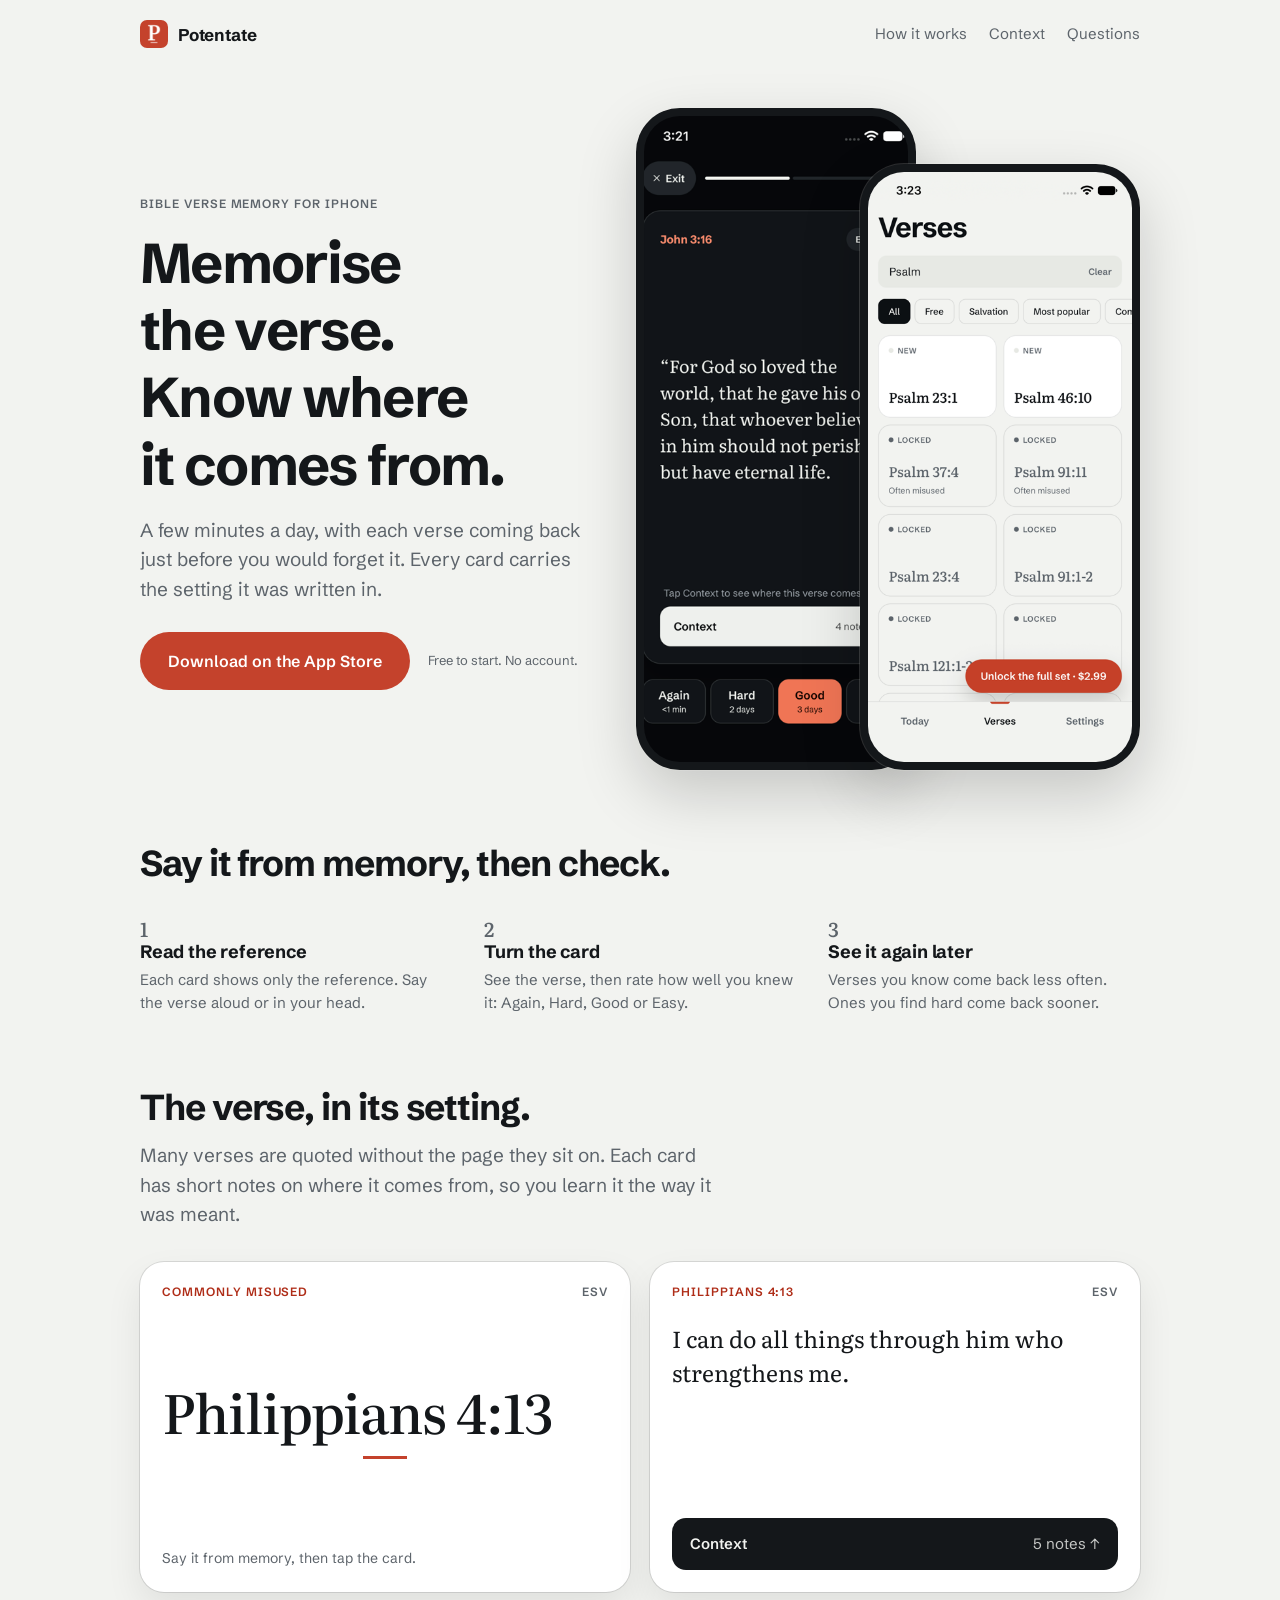
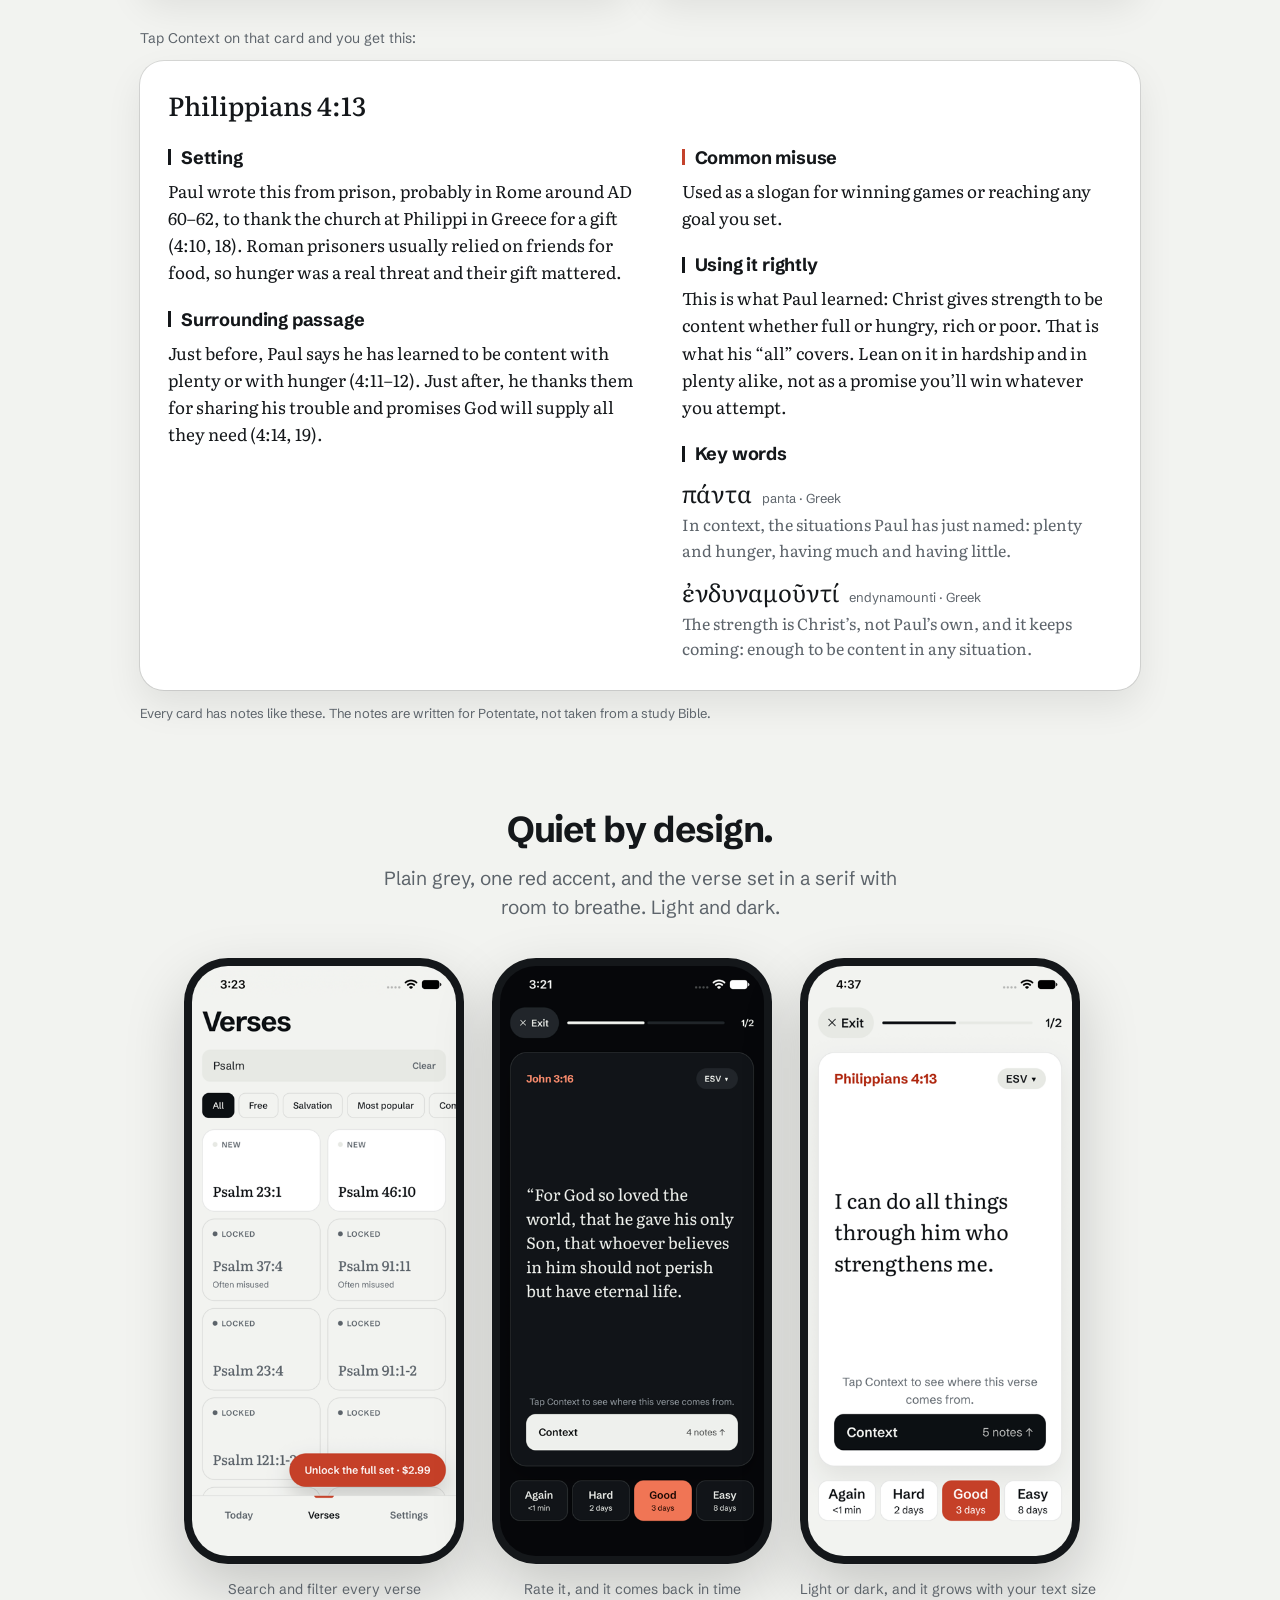
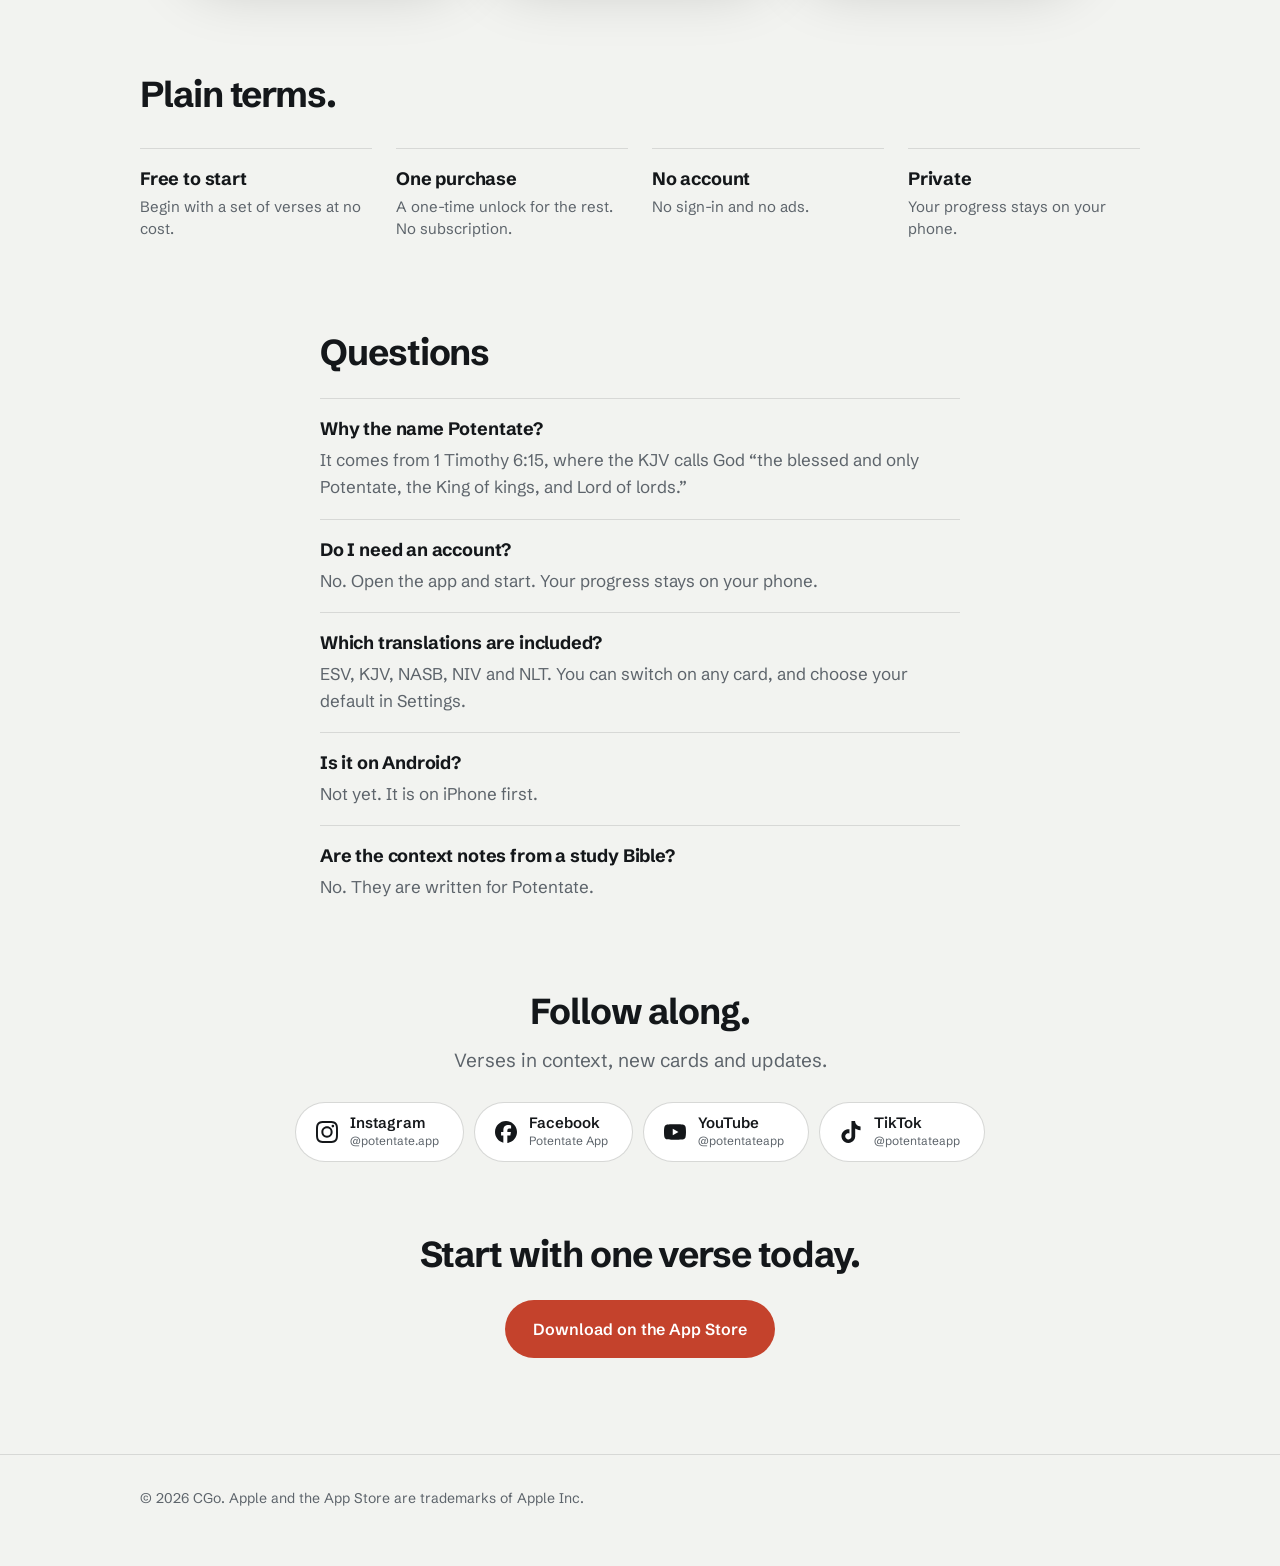
==== commit cf221aff: "Site: ESV on sample cards, key words last in context sample Co-Authored-By: Claude Sonnet 5.5 <norep" ====
--- a/index.html
+++ b/index.html
@@ -110,13 +110,13 @@
       <p class="lede" style="margin-top:12px;max-width:620px">Many verses are quoted without the page they sit on. Each card has short notes on where it comes from, so you learn it the way it was meant.</p>
       <div class="pair">
         <div class="card front">
-          <div style="display:flex;justify-content:space-between"><span class="label red">Commonly misused</span><span class="label">KJV</span></div>
+          <div style="display:flex;justify-content:space-between"><span class="label red">Commonly misused</span><span class="label">ESV</span></div>
           <div><h3 class="ref-hero">Philippians 4:13</h3><hr class="rule"></div>
           <p class="hint">Say it from memory, then tap the card.</p>
         </div>
         <div class="card">
-          <div style="display:flex;justify-content:space-between;align-items:center"><span class="label red" style="color:var(--accent-text)">Philippians 4:13</span><span class="label">KJV</span></div>
-          <p class="verse" style="margin:22px 0">I can do all things through Christ which strengtheneth me.</p>
+          <div style="display:flex;justify-content:space-between;align-items:center"><span class="label red" style="color:var(--accent-text)">Philippians 4:13</span><span class="label">ESV</span></div>
+          <p class="verse" style="margin:22px 0">I can do all things through him who strengthens me.</p>
           <div class="ctxbar">Context <span>5 notes ↑</span></div>
         </div>
       </div>
@@ -127,14 +127,14 @@
           <div>
             <div class="sec"><h4 class="h3">Setting</h4><p>Paul wrote this from prison, probably in Rome around AD 60–62, to thank the church at Philippi in Greece for a gift (4:10, 18). Roman prisoners usually relied on friends for food, so hunger was a real threat and their gift mattered.</p></div>
             <div class="sec"><h4 class="h3">Surrounding passage</h4><p>Just before, Paul says he has learned to be content with plenty or with hunger (4:11–12). Just after, he thanks them for sharing his trouble and promises God will supply all they need (4:14, 19).</p></div>
+          </div>
+          <div>
+            <div class="sec misuse"><h4 class="h3">Common misuse</h4><p>Used as a slogan for winning games or reaching any goal you set.</p></div>
+            <div class="sec"><h4 class="h3">Using it rightly</h4><p>This is what Paul learned: Christ gives strength to be content whether full or hungry, rich or poor. That is what his “all” covers. Lean on it in hardship and in plenty alike, not as a promise you’ll win whatever you attempt.</p></div>
             <div class="sec"><h4 class="h3">Key words</h4>
               <div class="kw"><span class="orig">πάντα</span><span class="tr">panta · Greek</span><p>In context, the situations Paul has just named: plenty and hunger, having much and having little.</p></div>
               <div class="kw"><span class="orig">ἐνδυναμοῦντί</span><span class="tr">endynamounti · Greek</span><p>The strength is Christ’s, not Paul’s own, and it keeps coming: enough to be content in any situation.</p></div>
             </div>
-          </div>
-          <div>
-            <div class="sec misuse"><h4 class="h3">Commonly misused</h4><p>Used as a slogan for winning games or reaching any goal you set.</p></div>
-            <div class="sec"><h4 class="h3">Using it rightly</h4><p>This is what Paul learned: Christ gives strength to be content whether full or hungry, rich or poor. That is what his “all” covers. Lean on it in hardship and in plenty alike, not as a promise you’ll win whatever you attempt.</p></div>
           </div>
         </div>
       </div>
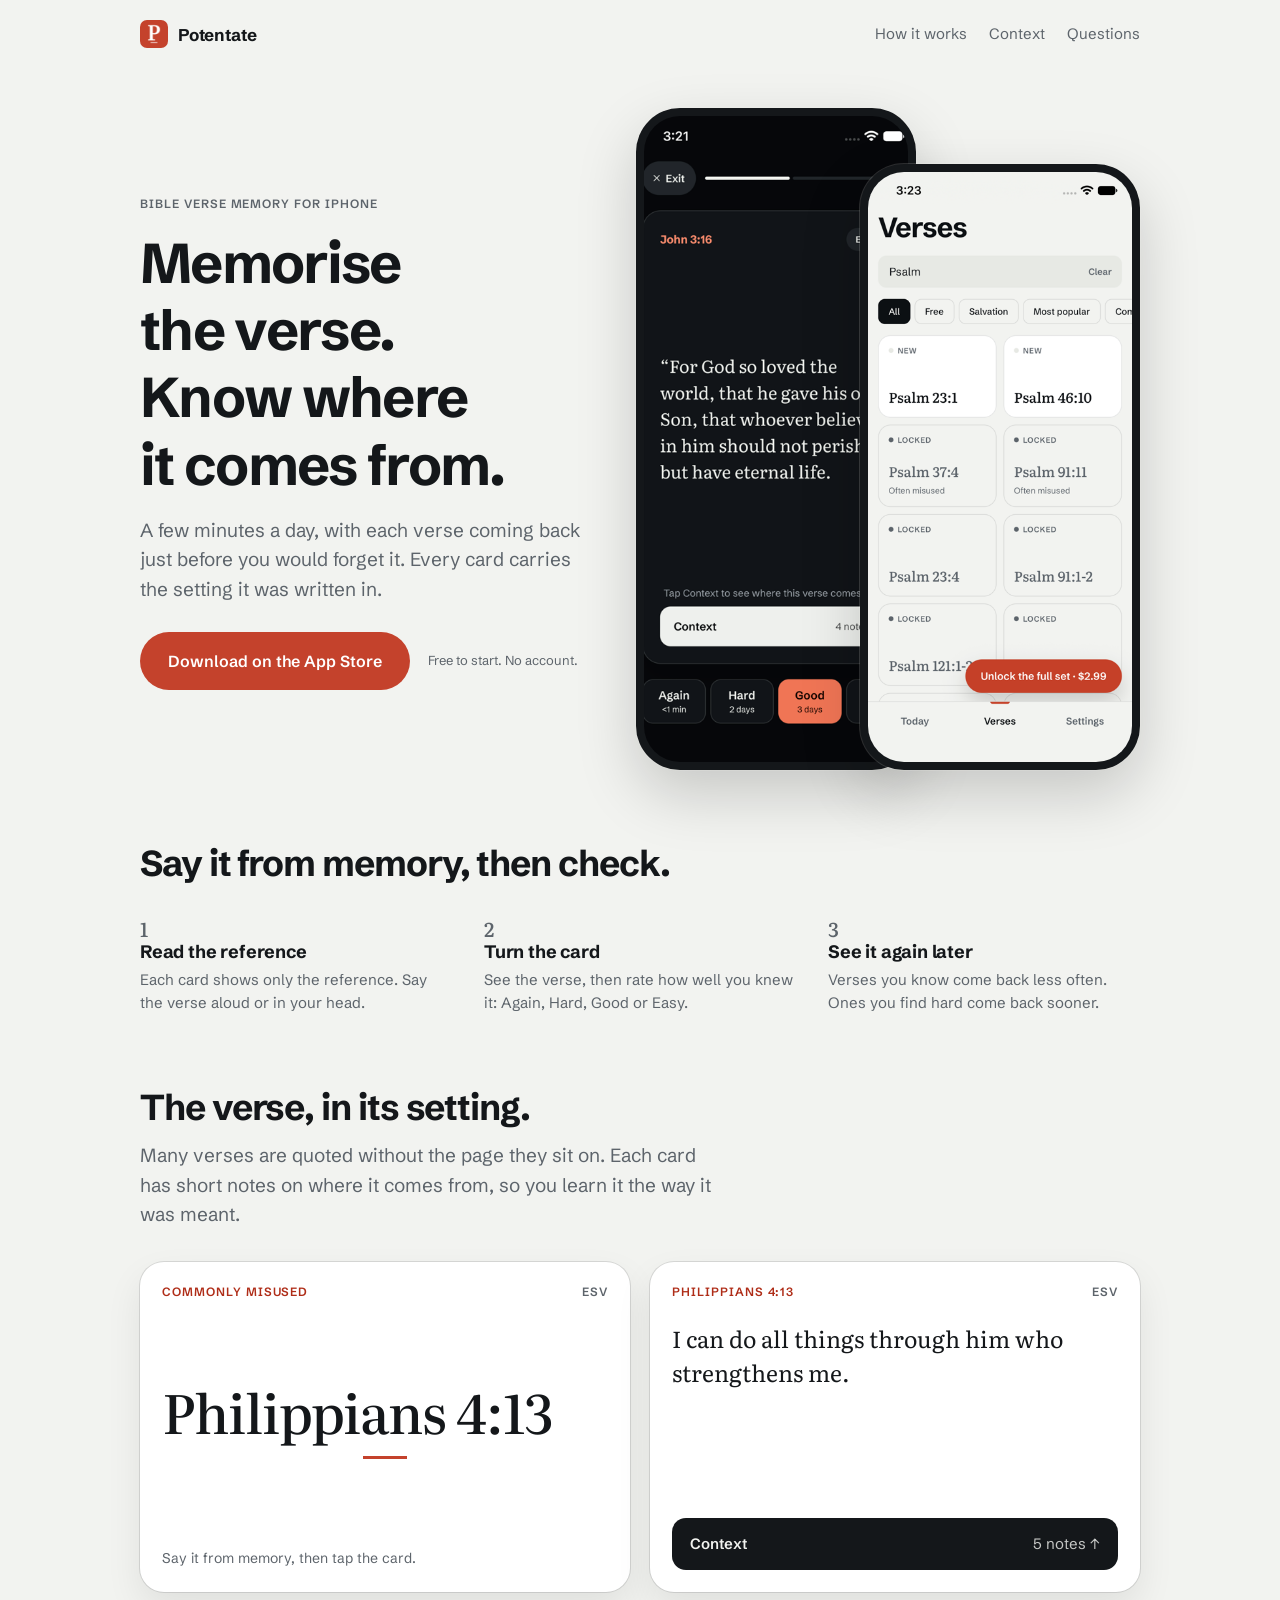
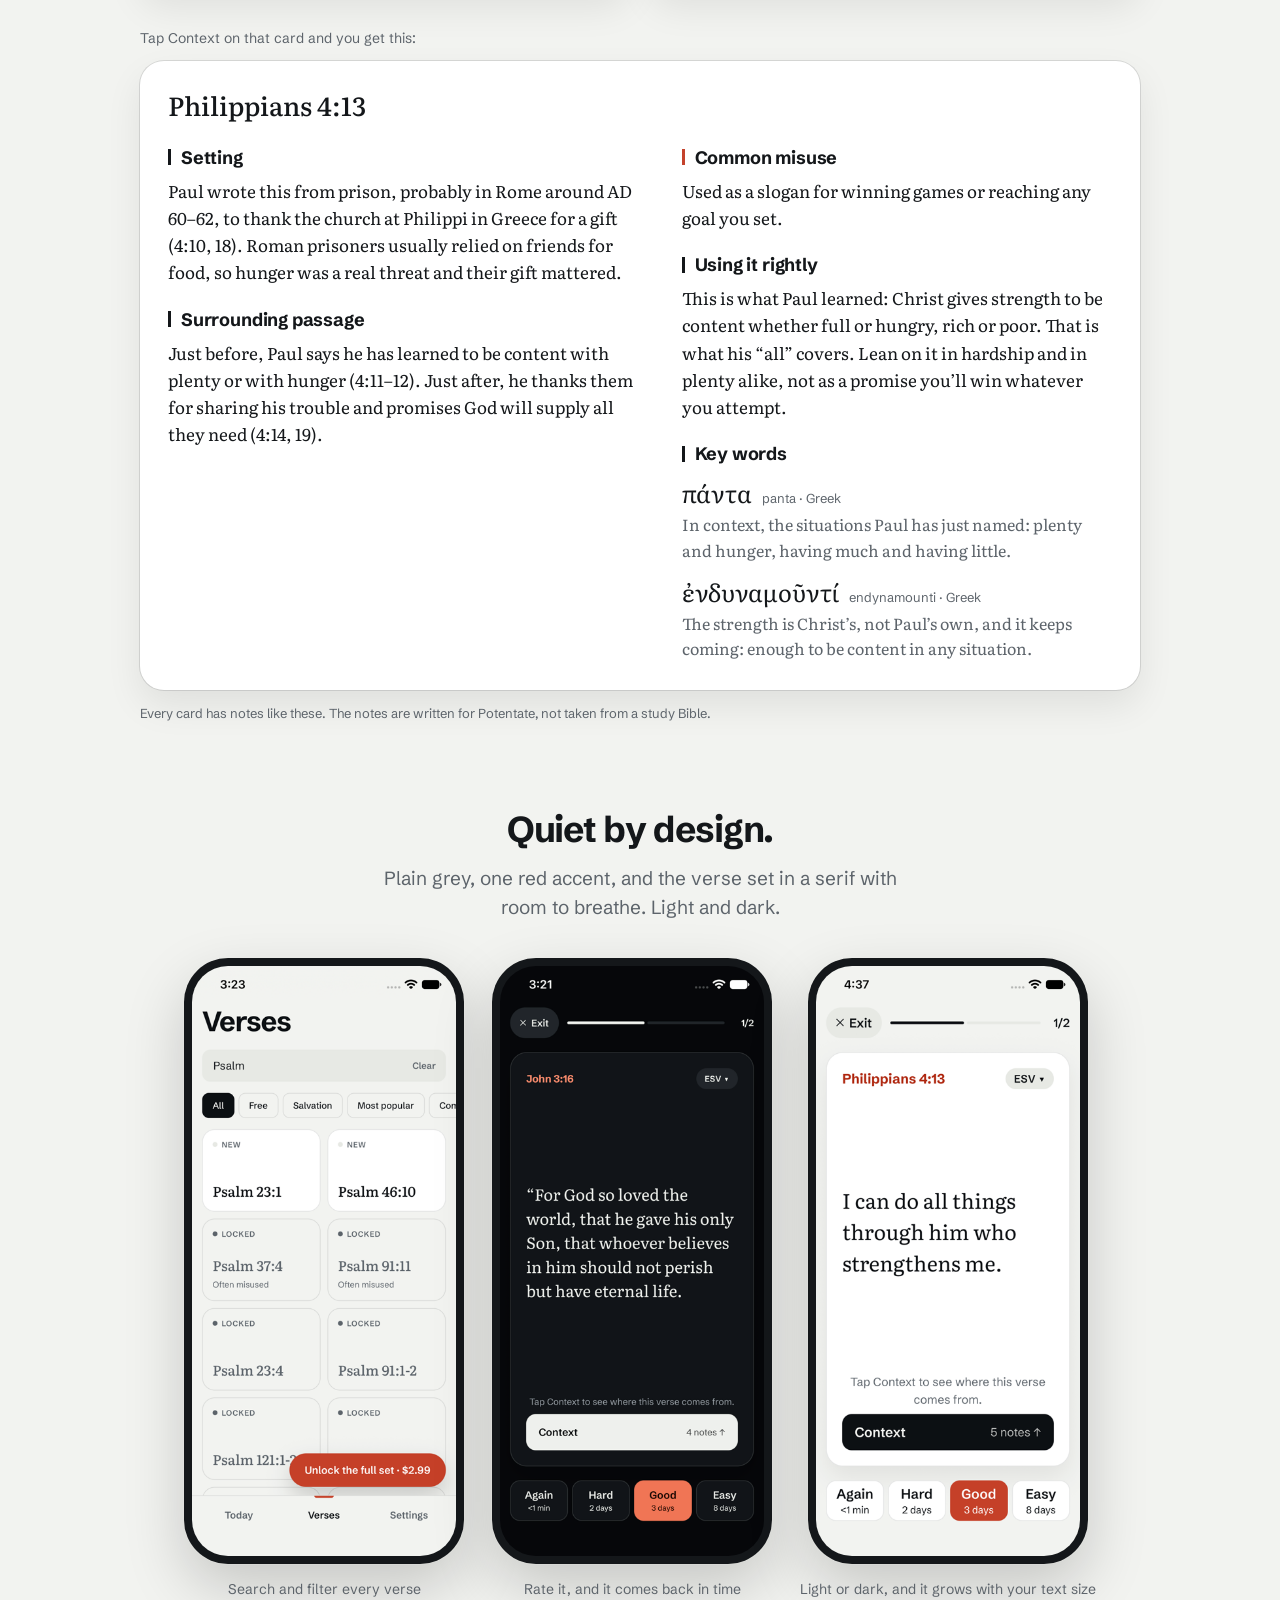
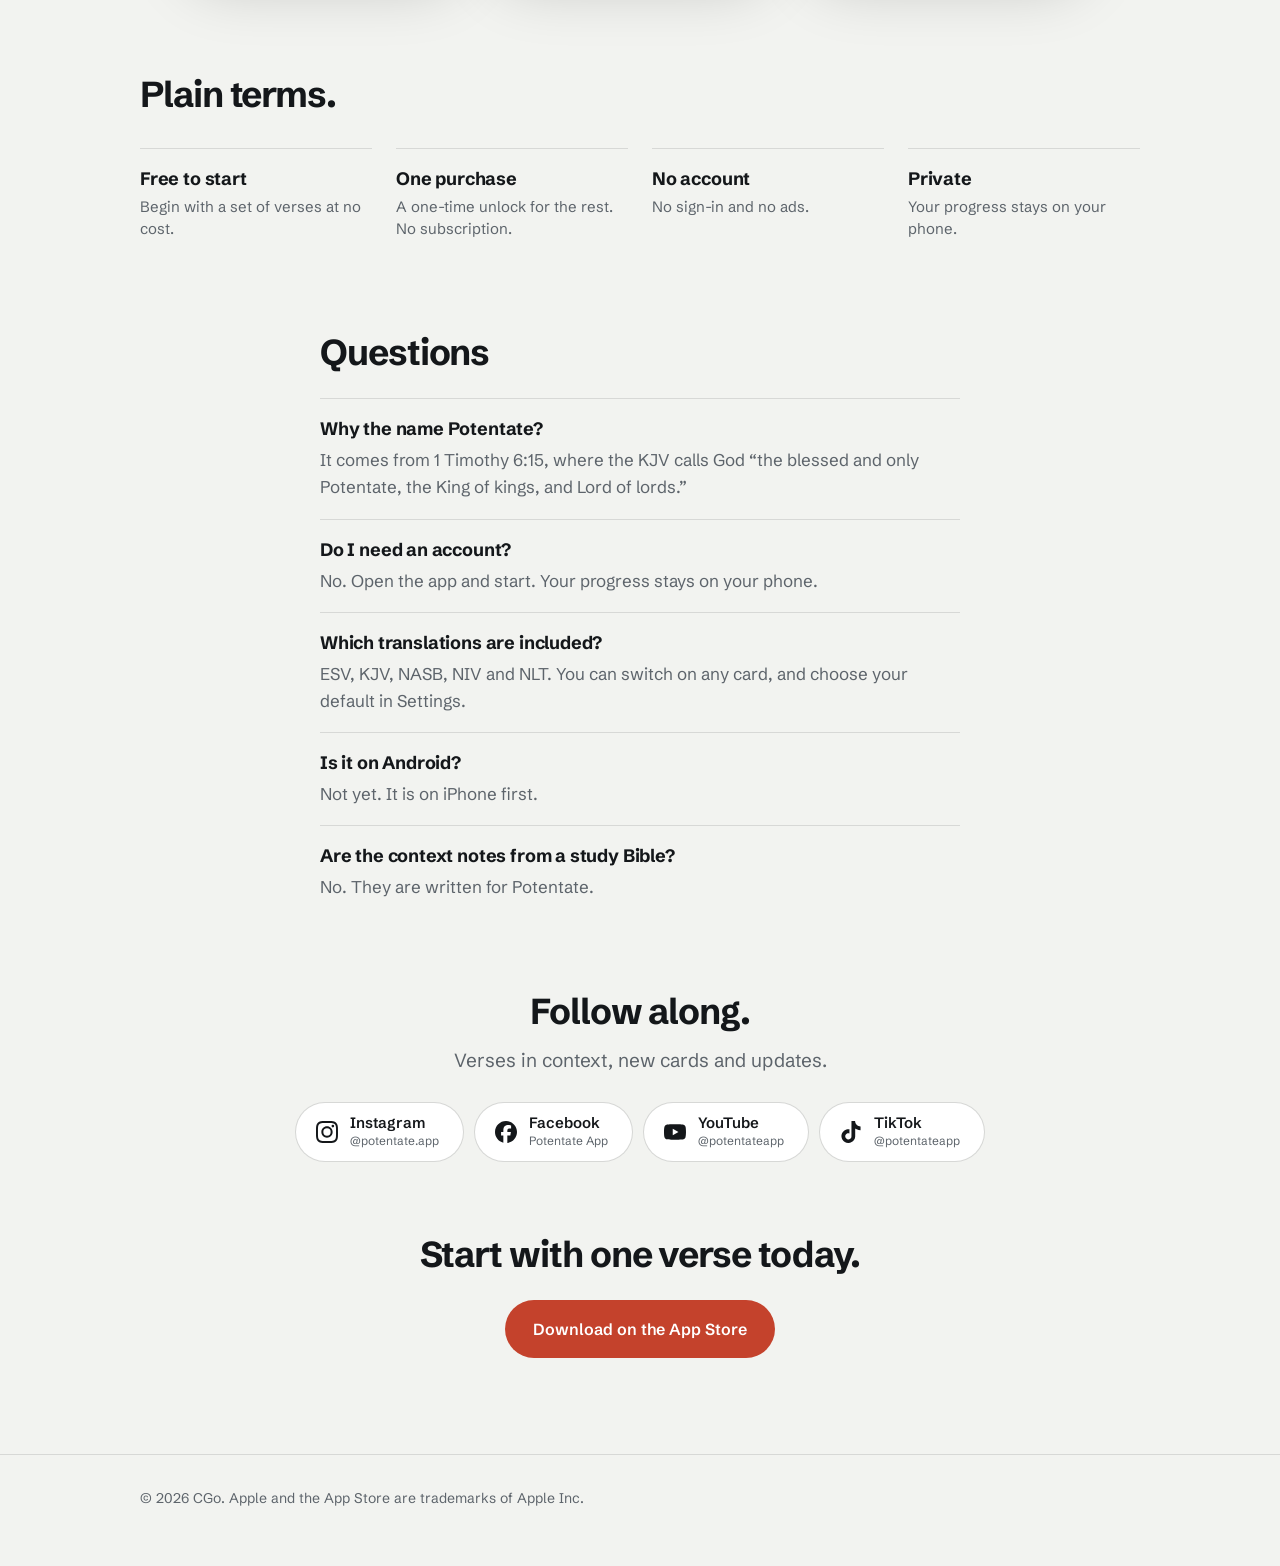
==== commit e0247bbd: "Site: centre phone screenshots when captions are wider than the phone Co-Authored-By: Claude Sonnet " ====
--- a/index.html
+++ b/index.html
@@ -42,6 +42,7 @@
   .sample .kw p { font-size: 16px; margin-top: 2px; color: var(--muted); }
   .shots { display: flex; justify-content: center; gap: 28px; margin-top: 36px; flex-wrap: wrap; }
   .shots figure { margin: 0; text-align: center; }
+  .shots .phone { margin: 0 auto; }
   .shots figcaption { margin-top: 14px; font-size: 14px; color: var(--muted); }
   .facts { display: grid; grid-template-columns: repeat(4, 1fr); gap: 24px; margin-top: 32px; }
   .facts p { margin: 6px 0 0; color: var(--muted); font-size: 15px; line-height: 1.5; }
